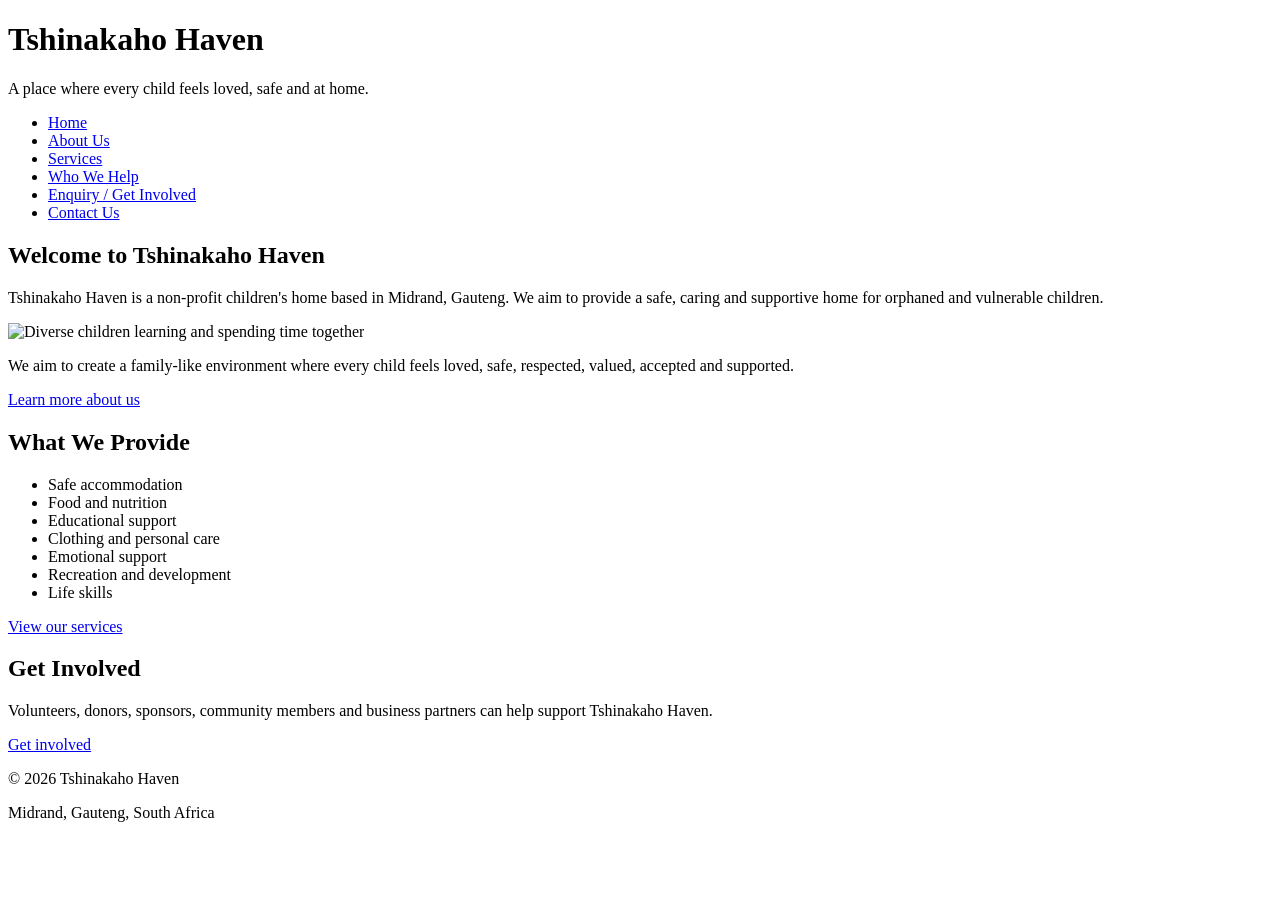
==== index.html @ 29520375 "Add files via upload" ====
<!DOCTYPE html>
<html lang="en">
<head>
<meta charset="UTF-8">
<meta name="viewport" content="width=device-width, initial-scale=1.0">
<meta name="description" content="Tshinakaho Haven - A place where every child feels loved, safe and at home.">
<title>Home | Tshinakaho Haven</title>
</head>
<body>

<!-- Header -->
<header>
<h1>Tshinakaho Haven</h1>
<p>A place where every child feels loved, safe and at home.</p>
<nav>
<ul>
<li><a href="index.html">Home</a></li>
<li><a href="about.html">About Us</a></li>
<li><a href="services.html">Services</a></li>
<li><a href="beneficiaries.html">Who We Help</a></li>
<li><a href="enquiry.html">Enquiry / Get Involved</a></li>
<li><a href="contact.html">Contact Us</a></li>
</ul>
</nav>
</header>

<!-- Main content -->
<main>
<section>
<h2>Welcome to Tshinakaho Haven</h2>
<p>Tshinakaho Haven is a non-profit children's home based in Midrand, Gauteng. We aim to provide a safe, caring and supportive home for orphaned and vulnerable children.</p>
<img src="images/hero-diverse-children.jpg" alt="Diverse children learning and spending time together">
<p>We aim to create a family-like environment where every child feels loved, safe, respected, valued, accepted and supported.</p>
<p><a href="about.html">Learn more about us</a></p>
</section>

<section>
<h2>What We Provide</h2>
<ul>
<li>Safe accommodation</li>
<li>Food and nutrition</li>
<li>Educational support</li>
<li>Clothing and personal care</li>
<li>Emotional support</li>
<li>Recreation and development</li>
<li>Life skills</li>
</ul>
<p><a href="services.html">View our services</a></p>
</section>

<section>
<h2>Get Involved</h2>
<p>Volunteers, donors, sponsors, community members and business partners can help support Tshinakaho Haven.</p>
<p><a href="enquiry.html">Get involved</a></p>
</section>
</main>

<!-- Footer -->
<footer>
<p>&copy; 2026 Tshinakaho Haven</p>
<p>Midrand, Gauteng, South Africa</p>
</footer>

</body>
</html>
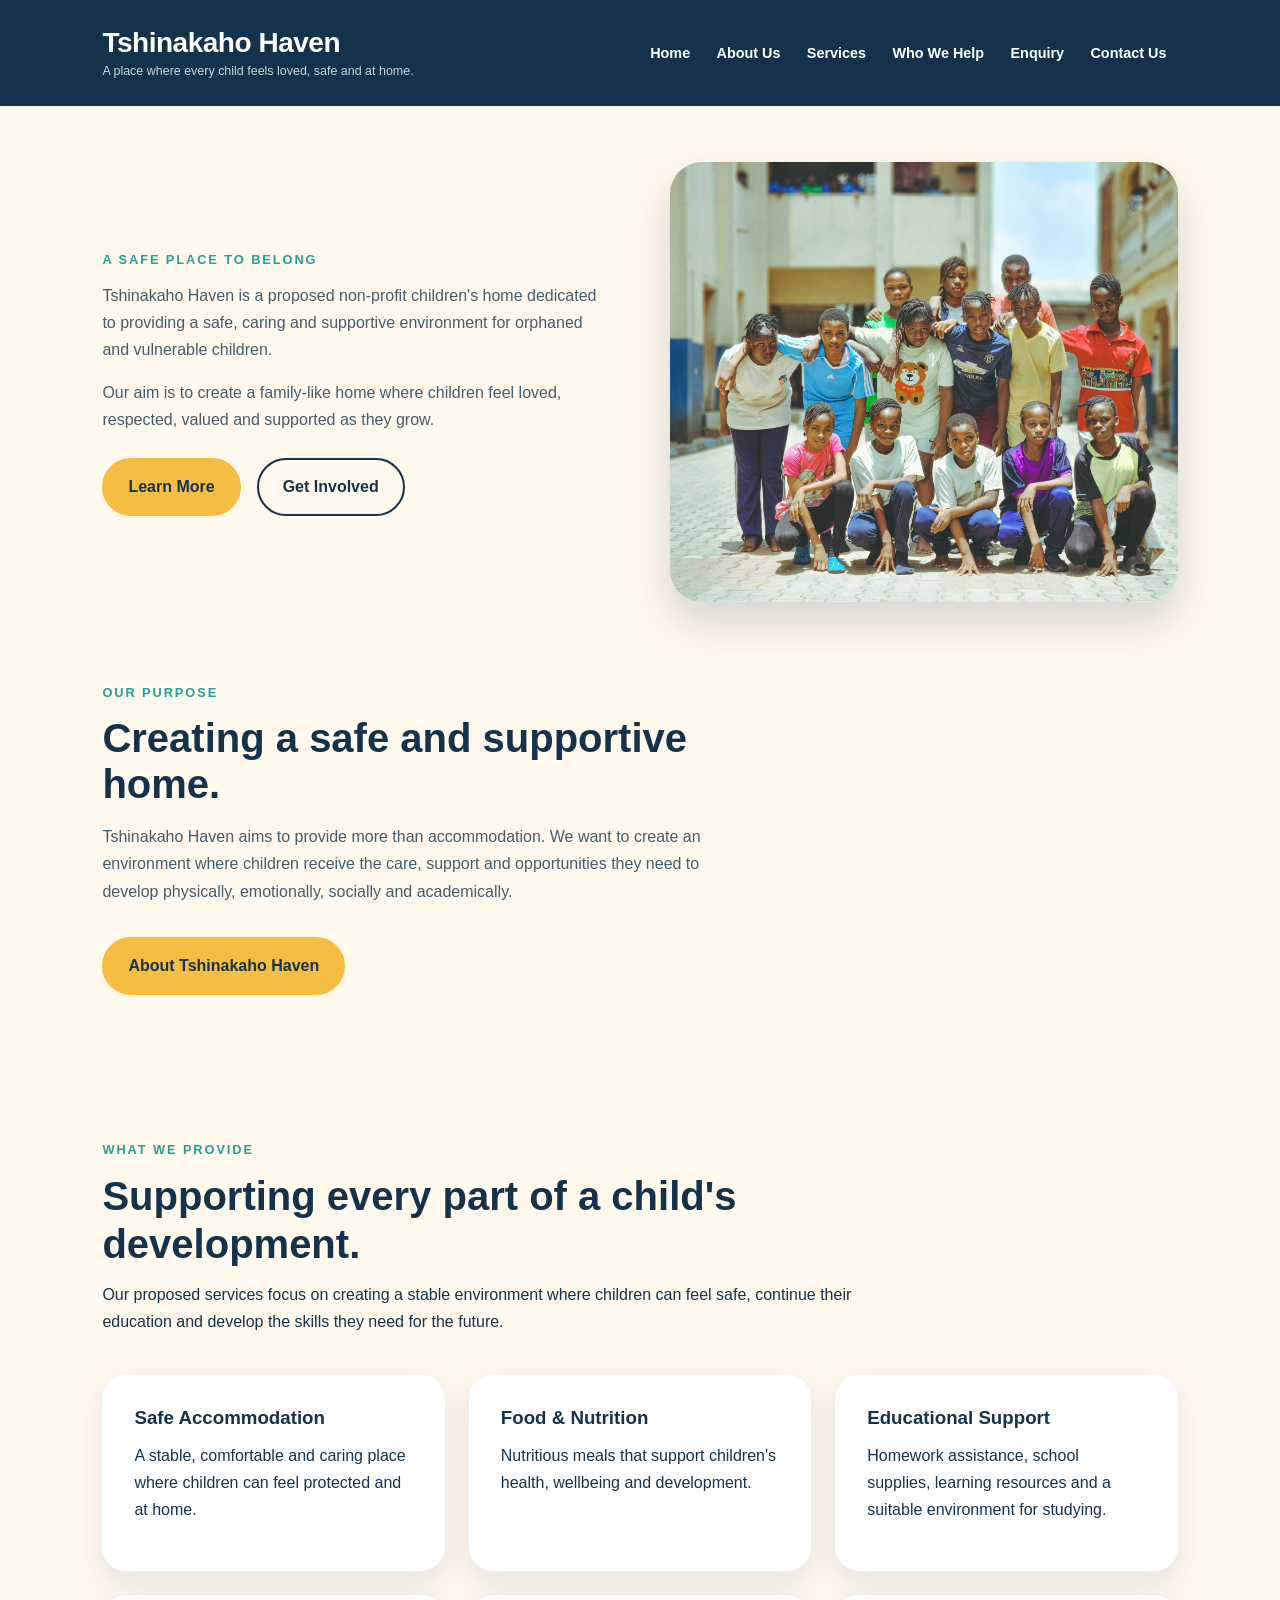
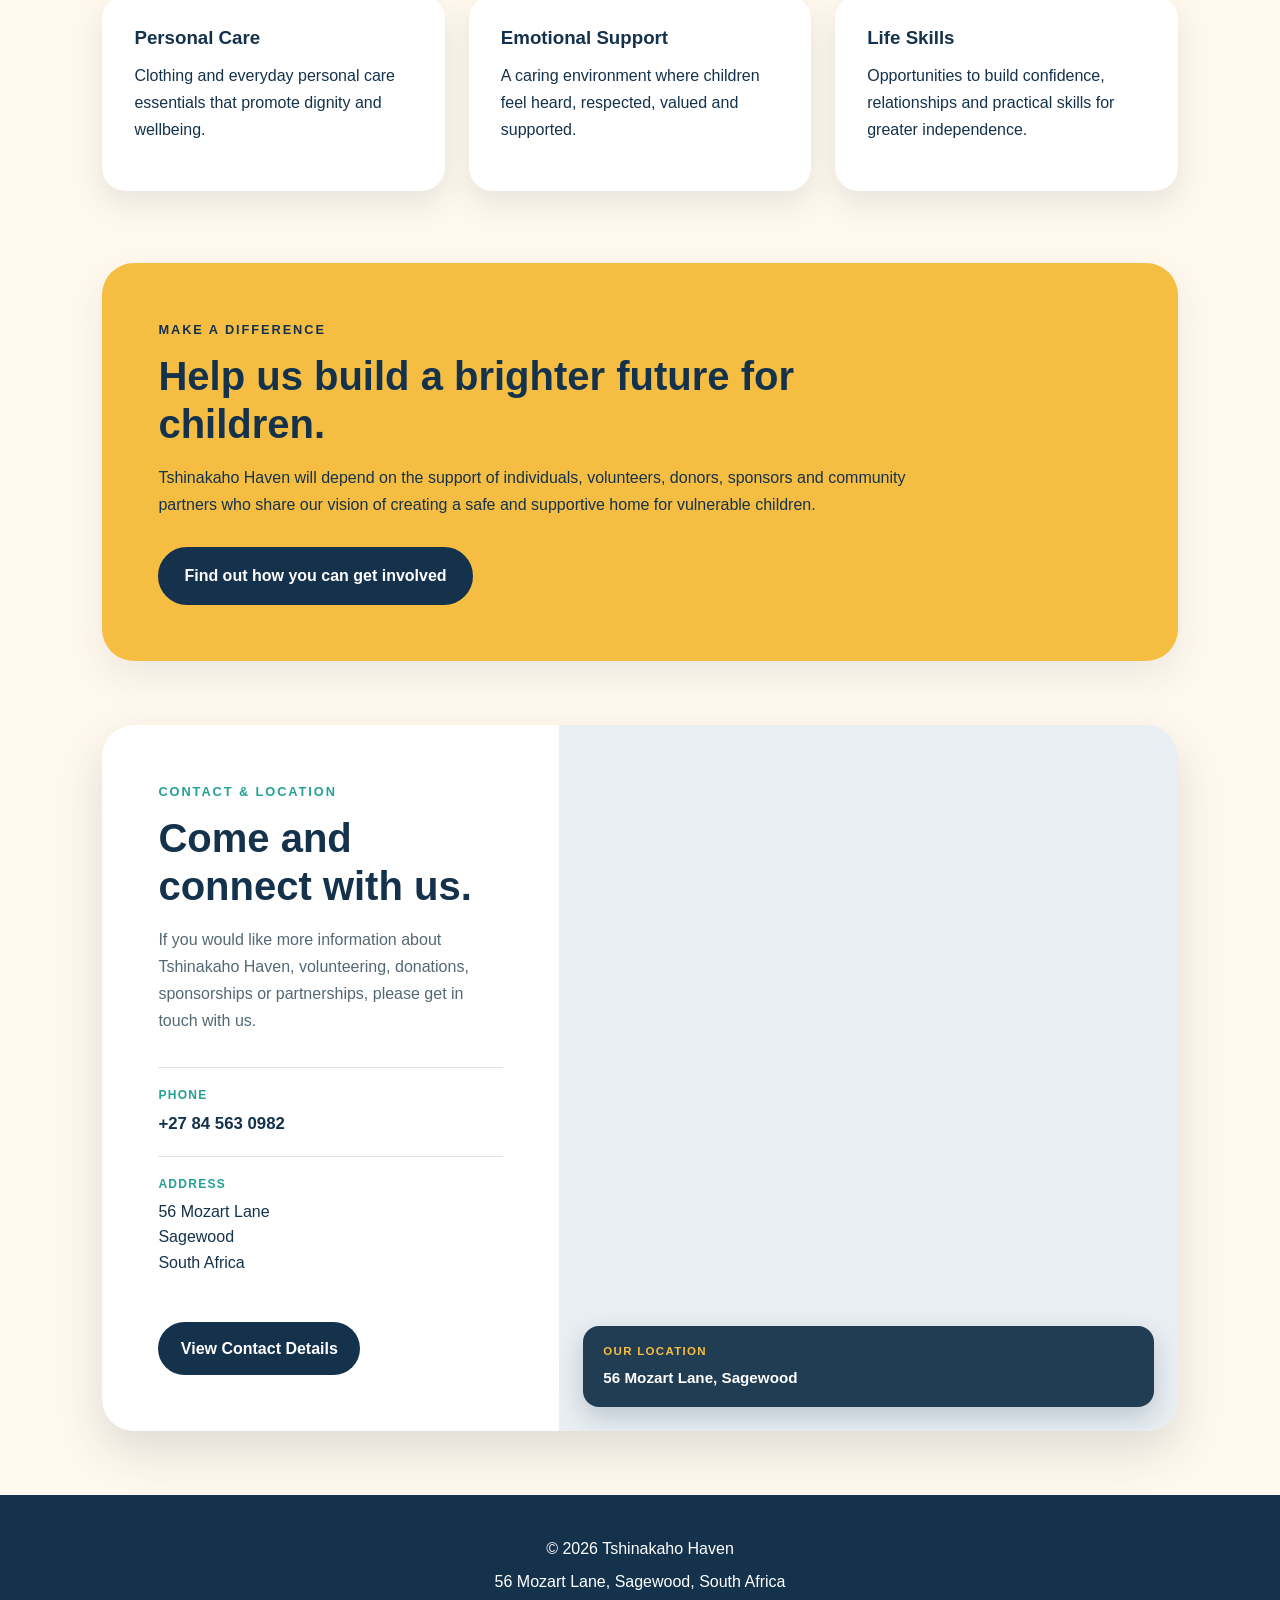
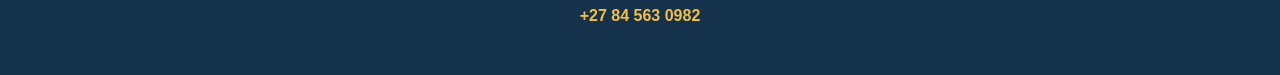
==== commit 36df6208: "Part 2 - CSS styling and responsive design" ====
--- a/index.html
+++ b/index.html
@@ -1,65 +1,299 @@
 <!DOCTYPE html>
 <html lang="en">
 <head>
-<meta charset="UTF-8">
-<meta name="viewport" content="width=device-width, initial-scale=1.0">
-<meta name="description" content="Tshinakaho Haven - A place where every child feels loved, safe and at home.">
-<title>Home | Tshinakaho Haven</title>
+    <meta charset="UTF-8">
+    <meta name="viewport" content="width=device-width, initial-scale=1.0">
+
+    <meta
+        name="description"
+        content="Tshinakaho Haven is a proposed non-profit children's home providing a safe, caring and supportive environment for orphaned and vulnerable children."
+    >
+
+    <title>Tshinakaho Haven | Children's Home</title>
+
+    <link rel="stylesheet" href="css/style.css">
 </head>
+
 <body>
-
-<!-- Header -->
-<header>
-<h1>Tshinakaho Haven</h1>
-<p>A place where every child feels loved, safe and at home.</p>
-<nav>
-<ul>
-<li><a href="index.html">Home</a></li>
-<li><a href="about.html">About Us</a></li>
-<li><a href="services.html">Services</a></li>
-<li><a href="beneficiaries.html">Who We Help</a></li>
-<li><a href="enquiry.html">Enquiry / Get Involved</a></li>
-<li><a href="contact.html">Contact Us</a></li>
-</ul>
-</nav>
-</header>
-
-<!-- Main content -->
-<main>
-<section>
-<h2>Welcome to Tshinakaho Haven</h2>
-<p>Tshinakaho Haven is a non-profit children's home based in Midrand, Gauteng. We aim to provide a safe, caring and supportive home for orphaned and vulnerable children.</p>
-<img src="images/hero-diverse-children.jpg" alt="Diverse children learning and spending time together">
-<p>We aim to create a family-like environment where every child feels loved, safe, respected, valued, accepted and supported.</p>
-<p><a href="about.html">Learn more about us</a></p>
-</section>
-
-<section>
-<h2>What We Provide</h2>
-<ul>
-<li>Safe accommodation</li>
-<li>Food and nutrition</li>
-<li>Educational support</li>
-<li>Clothing and personal care</li>
-<li>Emotional support</li>
-<li>Recreation and development</li>
-<li>Life skills</li>
-</ul>
-<p><a href="services.html">View our services</a></p>
-</section>
-
-<section>
-<h2>Get Involved</h2>
-<p>Volunteers, donors, sponsors, community members and business partners can help support Tshinakaho Haven.</p>
-<p><a href="enquiry.html">Get involved</a></p>
-</section>
-</main>
-
-<!-- Footer -->
-<footer>
-<p>&copy; 2026 Tshinakaho Haven</p>
-<p>Midrand, Gauteng, South Africa</p>
-</footer>
-
+    <!-- ========================================
+         HEADER AND NAVIGATION
+    ========================================= -->
+    <header>
+        <h1>Tshinakaho Haven</h1>
+
+        <p>A place where every child feels loved, safe and at home.</p>
+
+        <nav aria-label="Main navigation">
+            <ul>
+                <li>
+                    <a href="index.html" aria-current="page">Home</a>
+                </li>
+                <li>
+                    <a href="about.html">About Us</a>
+                </li>
+                <li>
+                    <a href="services.html">Services</a>
+                </li>
+                <li>
+                    <a href="beneficiaries.html">Who We Help</a>
+                </li>
+                <li>
+                    <a href="enquiry.html">Enquiry</a>
+                </li>
+                <li>
+                    <a href="contact.html">Contact Us</a>
+                </li>
+            </ul>
+        </nav>
+    </header>
+
+
+    <!-- ========================================
+         MAIN CONTENT
+    ========================================= -->
+    <main>
+
+        <!-- Hero Section -->
+        <section class="hero">
+            <div class="hero-content">
+                <p class="section-label">A Safe Place To Belong</p>
+
+                <p>
+                    Tshinakaho Haven is a proposed non-profit children's home
+                    dedicated to providing a safe, caring and supportive
+                    environment for orphaned and vulnerable children.
+                </p>
+
+                <p>
+                    Our aim is to create a family-like home where children feel
+                    loved, respected, valued and supported as they grow.
+                </p>
+
+                <div class="hero-actions">
+                    <a
+                        href="about.html"
+                        class="primary-button"
+                    >
+                        Learn More
+                    </a>
+
+                    <a
+                        href="enquiry.html"
+                        class="secondary-button"
+                    >
+                        Get Involved
+                    </a>
+                </div>
+            </div>
+
+            <div class="hero-image">
+                <img
+                    src="images/hero-diverse-children.jpg"
+                    alt="Children spending time together outdoors"
+                >
+            </div>
+        </section>
+
+
+        <!-- ========================================
+             OUR PURPOSE
+        ========================================= -->
+        <section class="home-about">
+            <div class="section-heading">
+                <p class="section-label">Our Purpose</p>
+
+                <h2>Creating a safe and supportive home.</h2>
+
+                <p>
+                    Tshinakaho Haven aims to provide more than accommodation.
+                    We want to create an environment where children receive the
+                    care, support and opportunities they need to develop
+                    physically, emotionally, socially and academically.
+                </p>
+            </div>
+
+            <a
+                href="about.html"
+                class="primary-button"
+            >
+                About Tshinakaho Haven
+            </a>
+        </section>
+
+
+        <!-- ========================================
+             SERVICES PREVIEW
+        ========================================= -->
+        <section class="services-preview">
+            <div class="section-heading">
+                <p class="section-label">What We Provide</p>
+
+                <h2>Supporting every part of a child's development.</h2>
+
+                <p>
+                    Our proposed services focus on creating a stable environment
+                    where children can feel safe, continue their education and
+                    develop the skills they need for the future.
+                </p>
+            </div>
+
+            <div class="service-grid">
+                <article>
+                    <h3>Safe Accommodation</h3>
+
+                    <p>
+                        A stable, comfortable and caring place where children
+                        can feel protected and at home.
+                    </p>
+                </article>
+
+                <article>
+                    <h3>Food &amp; Nutrition</h3>
+
+                    <p>
+                        Nutritious meals that support children's health,
+                        wellbeing and development.
+                    </p>
+                </article>
+
+                <article>
+                    <h3>Educational Support</h3>
+
+                    <p>
+                        Homework assistance, school supplies, learning
+                        resources and a suitable environment for studying.
+                    </p>
+                </article>
+
+                <article>
+                    <h3>Personal Care</h3>
+
+                    <p>
+                        Clothing and everyday personal care essentials that
+                        promote dignity and wellbeing.
+                    </p>
+                </article>
+
+                <article>
+                    <h3>Emotional Support</h3>
+
+                    <p>
+                        A caring environment where children feel heard,
+                        respected, valued and supported.
+                    </p>
+                </article>
+
+                <article>
+                    <h3>Life Skills</h3>
+
+                    <p>
+                        Opportunities to build confidence, relationships and
+                        practical skills for greater independence.
+                    </p>
+                </article>
+            </div>
+        </section>
+
+
+        <!-- ========================================
+             GET INVOLVED
+        ========================================= -->
+        <section class="get-involved">
+            <div>
+                <p class="section-label">Make A Difference</p>
+
+                <h2>Help us build a brighter future for children.</h2>
+
+                <p>
+                    Tshinakaho Haven will depend on the support of individuals,
+                    volunteers, donors, sponsors and community partners who
+                    share our vision of creating a safe and supportive home for
+                    vulnerable children.
+                </p>
+
+                <a href="enquiry.html">
+                    Find out how you can get involved
+                </a>
+            </div>
+        </section>
+
+
+        <!-- ========================================
+             CONTACT AND LOCATION
+        ========================================= -->
+        <section class="home-contact">
+            <div class="home-contact-details">
+                <p class="section-label">Contact &amp; Location</p>
+
+                <h2>Come and connect with us.</h2>
+
+                <p class="contact-intro">
+                    If you would like more information about Tshinakaho Haven,
+                    volunteering, donations, sponsorships or partnerships,
+                    please get in touch with us.
+                </p>
+
+                <div class="home-contact-item">
+                    <span>Phone</span>
+
+                    <a href="tel:+27845630982">
+                        +27 84 563 0982
+                    </a>
+                </div>
+
+                <div class="home-contact-item">
+                    <span>Address</span>
+
+                    <address>
+                        56 Mozart Lane<br>
+                        Sagewood<br>
+                        South Africa
+                    </address>
+                </div>
+
+                <a
+                    href="contact.html"
+                    class="home-contact-link"
+                >
+                    View Contact Details
+                </a>
+            </div>
+
+            <div class="home-map">
+                <iframe
+                    src="https://www.google.com/maps?q=56+Mozart+Lane+Sagewood+South+Africa&output=embed"
+                    title="Map showing Tshinakaho Haven location"
+                    loading="lazy"
+                    referrerpolicy="no-referrer-when-downgrade"
+                ></iframe>
+
+                <div class="map-address">
+                    <span>Our Location</span>
+
+                    <strong>
+                        56 Mozart Lane, Sagewood
+                    </strong>
+                </div>
+            </div>
+        </section>
+    </main>
+
+
+    <!-- ========================================
+         FOOTER
+    ========================================= -->
+    <footer>
+        <p>&copy; 2026 Tshinakaho Haven</p>
+
+        <p>
+            56 Mozart Lane, Sagewood, South Africa
+        </p>
+
+        <p>
+            <a href="tel:+27845630982">
+                +27 84 563 0982
+            </a>
+        </p>
+    </footer>
 </body>
-</html>
+</html>
--- a/css/style.css
+++ b/css/style.css
@@ -0,0 +1,1995 @@
+/* ========================================
+   GLOBAL RESET AND BASE STYLES
+======================================== */
+
+* {
+    margin: 0;
+    padding: 0;
+    box-sizing: border-box;
+}
+
+html {
+    scroll-behavior: smooth;
+}
+
+body {
+    background: #FFF8ED;
+    color: #14324B;
+    font-family: Arial, Helvetica, sans-serif;
+    font-size: 1rem;
+    line-height: 1.7;
+}
+
+h1,
+h2,
+h3 {
+    line-height: 1.2;
+}
+
+h2 {
+    margin-bottom: 1rem;
+    font-size: 2.5rem;
+}
+
+h3 {
+    margin-bottom: 0.75rem;
+}
+
+p {
+    margin-bottom: 1rem;
+}
+
+a {
+    color: #14324B;
+    text-decoration: none;
+}
+
+img {
+    display: block;
+    max-width: 100%;
+    height: auto;
+}
+
+ul {
+    list-style: none;
+}
+
+
+/* ========================================
+   HEADER AND NAVIGATION
+======================================== */
+
+header {
+    display: grid;
+    grid-template-columns: auto 1fr;
+    column-gap: 3rem;
+    align-items: center;
+    padding: 1.6rem 8%;
+    background: #14324B;
+    color: #FFFFFF;
+    text-align: left;
+}
+
+header h1 {
+    margin: 0;
+    color: #FFFFFF;
+    font-size: 1.75rem;
+    font-weight: 700;
+    letter-spacing: -0.03rem;
+}
+
+header > p {
+    grid-column: 1;
+    margin: 0.25rem 0 0;
+    color: #C9D5DC;
+    font-size: 0.78rem;
+    line-height: 1.4;
+}
+
+nav {
+    grid-column: 2;
+    grid-row: 1 / span 2;
+    justify-self: end;
+}
+
+nav ul {
+    display: flex;
+    flex-direction: row;
+    flex-wrap: wrap;
+    justify-content: flex-end;
+    align-items: center;
+    gap: 0.25rem;
+}
+
+nav a {
+    position: relative;
+    display: inline-block;
+    padding: 0.55rem 0.7rem;
+    color: #FFFFFF;
+    font-size: 0.9rem;
+    font-weight: 600;
+    transition: color 0.25s ease;
+}
+
+nav a::after {
+    content: "";
+    position: absolute;
+    right: 0.7rem;
+    bottom: 0.2rem;
+    left: 0.7rem;
+    height: 2px;
+    background: #F5BE42;
+    transform: scaleX(0);
+    transform-origin: left;
+    transition: transform 0.25s ease;
+}
+
+nav a:hover,
+nav a:focus {
+    color: #F5BE42;
+}
+
+nav a:hover::after,
+nav a:focus::after {
+    transform: scaleX(1);
+}
+
+nav a:active {
+    color: #24A096;
+}
+
+
+/* ========================================
+   GENERAL LAYOUT
+======================================== */
+
+main {
+    width: 84%;
+    max-width: 1200px;
+    margin: 0 auto;
+}
+
+section {
+    padding: 3.75rem 0;
+}
+
+.section-label {
+    margin-bottom: 0.7rem;
+    color: #24A096;
+    font-size: 0.8rem;
+    font-weight: 800;
+    letter-spacing: 0.12rem;
+    text-transform: uppercase;
+}
+
+.section-heading {
+    max-width: 760px;
+    margin-bottom: 2.5rem;
+}
+
+.section-heading h2 {
+    margin-bottom: 0.8rem;
+}
+
+
+/* ========================================
+   BUTTONS
+======================================== */
+
+.primary-button,
+.secondary-button,
+.cta-button {
+    display: inline-block;
+    padding: 0.85rem 1.5rem;
+    border-radius: 3rem;
+    font-weight: 800;
+    transition:
+        background 0.25s ease,
+        color 0.25s ease,
+        border-color 0.25s ease,
+        transform 0.25s ease;
+}
+
+.primary-button {
+    border: 2px solid #F5BE42;
+    background: #F5BE42;
+    color: #14324B;
+}
+
+.primary-button:hover,
+.primary-button:focus {
+    background: #24A096;
+    border-color: #24A096;
+    color: #FFFFFF;
+    transform: translateY(-2px);
+}
+
+.secondary-button {
+    border: 2px solid #14324B;
+    color: #14324B;
+}
+
+.secondary-button:hover,
+.secondary-button:focus {
+    background: #14324B;
+    color: #FFFFFF;
+    transform: translateY(-2px);
+}
+
+.primary-button:focus,
+.secondary-button:focus,
+.cta-button:focus {
+    outline: 3px solid rgba(36, 160, 150, 0.3);
+    outline-offset: 3px;
+}
+
+.primary-button:active,
+.secondary-button:active,
+.cta-button:active {
+    transform: translateY(1px);
+}
+
+
+/* ========================================
+   HOME HERO
+======================================== */
+
+.hero {
+    display: grid;
+    grid-template-columns: 1fr 1fr;
+    grid-template-areas: "content image";
+    gap: 3.75rem;
+    align-items: center;
+    min-height: 500px;
+    padding: 3.5rem 0 2rem;
+}
+
+.hero-content {
+    grid-area: content;
+    max-width: 620px;
+}
+
+.hero-image {
+    grid-area: image;
+}
+
+.hero-content p:not(.section-label),
+.home-about p:not(.section-label) {
+    max-width: 650px;
+    color: #435D6D;
+    font-size: 1rem;
+    line-height: 1.7;
+}
+
+.hero-image img {
+    width: 100%;
+    height: 440px;
+    object-fit: cover;
+    border-radius: 2rem;
+    box-shadow: 0 20px 40px rgba(20, 50, 75, 0.18);
+}
+
+.hero-actions {
+    display: flex;
+    flex-wrap: wrap;
+    gap: 1rem;
+    margin-top: 1.5rem;
+}
+
+
+/* ========================================
+   HOME ABOUT / PURPOSE
+======================================== */
+
+.home-about {
+    padding: 3rem 0 4.5rem;
+}
+
+.home-about .section-heading {
+    max-width: 780px;
+    margin-bottom: 2rem;
+}
+
+.home-about .section-heading h2 {
+    max-width: 700px;
+    margin-bottom: 1rem;
+    font-size: 2.5rem;
+    line-height: 1.15;
+}
+
+
+/* ========================================
+   HOME SERVICES
+======================================== */
+
+.services-preview {
+    padding: 4.5rem 0;
+}
+
+.service-grid {
+    display: grid;
+    grid-template-columns: repeat(3, 1fr);
+    gap: 1.5rem;
+}
+
+.service-grid article {
+    padding: 2rem;
+    background: #FFFFFF;
+    border-radius: 1.5rem;
+    box-shadow: 0 12px 30px rgba(20, 50, 75, 0.1);
+    transition:
+        transform 0.3s ease,
+        box-shadow 0.3s ease;
+}
+
+.service-grid article:hover {
+    transform: translateY(-6px);
+    box-shadow: 0 18px 35px rgba(20, 50, 75, 0.15);
+}
+
+
+/* ========================================
+   HOME GET INVOLVED
+======================================== */
+
+.get-involved {
+    padding: 3.5rem;
+    background: #F5BE42;
+    border-radius: 2rem;
+    box-shadow: 0 15px 35px rgba(20, 50, 75, 0.08);
+}
+
+.get-involved > div {
+    max-width: 750px;
+}
+
+.get-involved .section-label {
+    color: #14324B;
+}
+
+.get-involved a {
+    display: inline-block;
+    margin-top: 0.75rem;
+    padding: 0.85rem 1.5rem;
+    border: 2px solid #14324B;
+    background: #14324B;
+    color: #FFFFFF;
+    border-radius: 3rem;
+    font-weight: 800;
+    transition:
+        background 0.25s ease,
+        color 0.25s ease,
+        border-color 0.25s ease,
+        transform 0.25s ease;
+}
+
+.get-involved a:hover,
+.get-involved a:focus {
+    background: #24A096;
+    border-color: #24A096;
+    color: #FFFFFF;
+    transform: translateY(-2px);
+}
+
+.get-involved a:focus {
+    outline: 3px solid rgba(36, 160, 150, 0.3);
+    outline-offset: 3px;
+}
+
+.get-involved a:active {
+    transform: translateY(1px);
+}
+
+
+/* ========================================
+   HOME CONTACT AND LOCATION
+======================================== */
+
+.home-contact {
+    display: grid;
+    grid-template-columns: 0.85fr 1.15fr;
+    min-height: 500px;
+    margin: 4rem 0;
+    padding: 0;
+    overflow: hidden;
+    background: #FFFFFF;
+    border-radius: 2rem;
+    box-shadow: 0 20px 45px rgba(20, 50, 75, 0.14);
+}
+
+.home-contact-details {
+    display: flex;
+    flex-direction: column;
+    justify-content: center;
+    padding: 3.5rem;
+}
+
+.home-contact-details h2 {
+    max-width: 420px;
+    margin-bottom: 1rem;
+    font-size: 2.5rem;
+}
+
+.contact-intro {
+    max-width: 450px;
+    margin-bottom: 2rem;
+    color: #536875;
+}
+
+.home-contact-item {
+    padding: 1.1rem 0;
+    border-top: 1px solid #DCE3E7;
+}
+
+.home-contact-item span {
+    display: block;
+    margin-bottom: 0.25rem;
+    color: #24A096;
+    font-size: 0.75rem;
+    font-weight: 800;
+    letter-spacing: 0.08rem;
+    text-transform: uppercase;
+}
+
+.home-contact-item a {
+    color: #14324B;
+    font-size: 1.05rem;
+    font-weight: 700;
+}
+
+.home-contact-item a:hover,
+.home-contact-item a:focus {
+    color: #24A096;
+}
+
+.home-contact-item address {
+    color: #14324B;
+    font-style: normal;
+    line-height: 1.6;
+}
+
+.home-contact-link {
+    align-self: flex-start;
+    display: inline-block;
+    margin-top: 1.8rem;
+    padding: 0.8rem 1.4rem;
+    background: #14324B;
+    color: #FFFFFF;
+    border-radius: 3rem;
+    font-weight: 700;
+    transition:
+        background 0.25s ease,
+        color 0.25s ease,
+        transform 0.25s ease;
+}
+
+.home-contact-link:hover,
+.home-contact-link:focus {
+    background: #24A096;
+    color: #FFFFFF;
+    transform: translateY(-2px);
+}
+
+.home-contact-link:active {
+    transform: translateY(1px);
+}
+
+
+/* ========================================
+   HOME MAP
+======================================== */
+
+.home-map {
+    position: relative;
+    min-height: 500px;
+    overflow: hidden;
+    background: #E8EEF2;
+}
+
+.home-map iframe {
+    display: block;
+    width: 100%;
+    height: 100%;
+    min-height: 500px;
+    border: 0;
+}
+
+.map-address {
+    position: absolute;
+    right: 1.5rem;
+    bottom: 1.5rem;
+    left: 1.5rem;
+    padding: 1rem 1.25rem;
+    background: rgba(20, 50, 75, 0.94);
+    color: #FFFFFF;
+    border-radius: 1rem;
+    box-shadow: 0 10px 25px rgba(20, 50, 75, 0.2);
+}
+
+.map-address span {
+    display: block;
+    margin-bottom: 0.15rem;
+    color: #F5BE42;
+    font-size: 0.72rem;
+    font-weight: 800;
+    letter-spacing: 0.08rem;
+    text-transform: uppercase;
+}
+
+.map-address strong {
+    color: #FFFFFF;
+    font-size: 0.95rem;
+}
+
+
+/* ========================================
+   ABOUT PAGE
+======================================== */
+
+.about-hero {
+    display: grid;
+    grid-template-columns: 1fr 1fr;
+    gap: 3.75rem;
+    align-items: center;
+    min-height: 520px;
+}
+
+.about-hero-content h2 {
+    font-size: 3rem;
+}
+
+.about-hero-image img {
+    width: 100%;
+    height: 28rem;
+    object-fit: cover;
+    border-radius: 2rem;
+    box-shadow: 0 20px 40px rgba(20, 50, 75, 0.18);
+}
+
+.about-purpose {
+    padding: 4.5rem 0;
+}
+
+.purpose-content {
+    max-width: 850px;
+}
+
+.vision-mission {
+    padding: 2rem 0 5rem;
+}
+
+.vision-mission-grid {
+    display: grid;
+    grid-template-columns: 1fr 1fr;
+    gap: 1.5rem;
+}
+
+.vision-card,
+.mission-card {
+    padding: 2.5rem;
+    border-radius: 1.7rem;
+    box-shadow: 0 15px 35px rgba(20, 50, 75, 0.12);
+}
+
+.vision-card {
+    background: #F5BE42;
+}
+
+.mission-card {
+    background: #24A096;
+    color: #FFFFFF;
+}
+
+.mission-card h3 {
+    color: #FFFFFF;
+}
+
+.card-number {
+    display: block;
+    margin-bottom: 2rem;
+    font-size: 3rem;
+    font-weight: 800;
+    opacity: 0.4;
+}
+
+.values-section {
+    padding: 4.5rem 0;
+}
+
+.values-grid {
+    display: grid;
+    grid-template-columns: repeat(3, 1fr);
+    gap: 1.5rem;
+}
+
+.value-card {
+    padding: 2rem;
+    background: #FFFFFF;
+    border-top: 5px solid #24A096;
+    border-radius: 1.3rem;
+    box-shadow: 0 10px 28px rgba(20, 50, 75, 0.1);
+    transition:
+        transform 0.25s ease,
+        box-shadow 0.25s ease;
+}
+
+.value-card:nth-child(2n) {
+    border-color: #F5BE42;
+}
+
+.value-card:nth-child(3n) {
+    border-color: #EF6C59;
+}
+
+.value-card:hover {
+    transform: translateY(-6px);
+    box-shadow: 0 16px 32px rgba(20, 50, 75, 0.14);
+}
+
+.about-cta {
+    padding: 3.5rem;
+    background: #14324B;
+    color: #FFFFFF;
+    border-radius: 2rem;
+}
+
+.about-cta h2 {
+    color: #FFFFFF;
+}
+
+.about-cta .section-label {
+    color: #F5BE42;
+}
+
+.about-cta a {
+    color: #F5BE42;
+    font-weight: 800;
+}
+
+.about-cta a:hover,
+.about-cta a:focus {
+    color: #FFFFFF;
+}
+
+
+/* ========================================
+   SERVICES PAGE
+======================================== */
+
+.services-hero {
+    display: grid;
+    grid-template-columns: 1fr 1fr;
+    gap: 3.75rem;
+    align-items: center;
+    min-height: 520px;
+}
+
+.services-hero-content h2 {
+    font-size: 3rem;
+}
+
+.services-hero-image img {
+    width: 100%;
+    height: 450px;
+    object-fit: cover;
+    border-radius: 2rem;
+    box-shadow: 0 20px 40px rgba(20, 50, 75, 0.18);
+}
+
+.services-intro {
+    max-width: 850px;
+}
+
+.services-page-section {
+    padding: 2rem 0 5rem;
+}
+
+.service-card-deck {
+    display: flex;
+    gap: 1.5rem;
+    padding: 1rem 0 2rem;
+    overflow-x: auto;
+    scroll-behavior: smooth;
+    scroll-snap-type: x mandatory;
+}
+
+.service-card-deck::-webkit-scrollbar {
+    height: 10px;
+}
+
+.service-card-deck::-webkit-scrollbar-track {
+    background: #E8E8E8;
+    border-radius: 2rem;
+}
+
+.service-card-deck::-webkit-scrollbar-thumb {
+    background: #24A096;
+    border-radius: 2rem;
+}
+
+.service-cue-card {
+    flex: 0 0 360px;
+    display: flex;
+    flex-direction: column;
+    min-height: 390px;
+    padding: 2rem;
+    background: #FFFFFF;
+    border-top: 6px solid #F5BE42;
+    border-radius: 1.6rem;
+    box-shadow: 0 15px 35px rgba(20, 50, 75, 0.12);
+    scroll-snap-align: center;
+    transition:
+        transform 0.3s ease,
+        box-shadow 0.3s ease;
+}
+
+.service-cue-card:nth-child(2n) {
+    border-color: #24A096;
+    transform: translateY(1rem);
+}
+
+.service-cue-card:nth-child(3n) {
+    border-color: #EF6C59;
+}
+
+.service-cue-card:hover {
+    transform: translateY(-8px);
+    box-shadow: 0 22px 42px rgba(20, 50, 75, 0.18);
+}
+
+.service-cue-card:nth-child(2n):hover {
+    transform: translateY(2px);
+}
+
+.service-number {
+    display: block;
+    margin-bottom: 2rem;
+    color: #24A096;
+    font-size: 3rem;
+    font-weight: 800;
+    line-height: 1;
+}
+
+.service-cue-card h3 {
+    font-size: 1.5rem;
+}
+
+.service-card-hint,
+.service-cue-card .card-hint {
+    margin-top: auto;
+    padding-top: 2rem;
+    color: #24A096;
+    font-size: 0.85rem;
+    font-weight: 800;
+}
+
+.service-card-hint:hover,
+.service-cue-card .card-hint:hover {
+    color: #14324B;
+}
+
+.support-approach {
+    padding: 4.5rem 0;
+}
+
+.support-list {
+    display: grid;
+    grid-template-columns: repeat(2, 1fr);
+    gap: 1.25rem;
+}
+
+.support-item {
+    padding: 2rem;
+    background: #FFFFFF;
+    border-left: 5px solid #F5BE42;
+    border-radius: 1rem;
+    box-shadow: 0 10px 25px rgba(20, 50, 75, 0.08);
+}
+
+.support-item:nth-child(2) {
+    border-color: #24A096;
+}
+
+.support-item:nth-child(3) {
+    border-color: #EF6C59;
+}
+
+.support-item:nth-child(4) {
+    border-color: #58A65C;
+}
+
+.services-cta {
+    padding: 3.5rem;
+    background: #24A096;
+    color: #FFFFFF;
+    border-radius: 2rem;
+}
+
+.services-cta h2 {
+    color: #FFFFFF;
+}
+
+.services-cta .section-label {
+    color: #F5BE42;
+}
+
+.services-cta a {
+    color: #FFFFFF;
+    font-weight: 800;
+}
+
+.services-cta a:hover,
+.services-cta a:focus {
+    color: #F5BE42;
+}
+
+
+/* ========================================
+   BENEFICIARIES PAGE
+======================================== */
+
+.beneficiaries-hero {
+    display: grid;
+    grid-template-columns: 1fr 1fr;
+    gap: 3.75rem;
+    align-items: center;
+    min-height: 520px;
+}
+
+.beneficiaries-hero-content h2 {
+    font-size: 3rem;
+}
+
+.beneficiaries-hero-image img {
+    width: 100%;
+    height: 450px;
+    object-fit: cover;
+    border-radius: 1.9rem;
+    box-shadow: 0 20px 40px rgba(20, 50, 75, 0.18);
+}
+
+.who-we-support {
+    padding: 4.5rem 0 2rem;
+}
+
+.beneficiary-intro {
+    max-width: 850px;
+    padding: 2rem;
+    background: #FFFFFF;
+    border-left: 6px solid #24A096;
+    border-radius: 1rem;
+    box-shadow: 0 10px 28px rgba(20, 50, 75, 0.08);
+}
+
+.circumstances-section {
+    padding: 4rem 0;
+}
+
+.circumstances-grid {
+    display: grid;
+    grid-template-columns: repeat(2, 1fr);
+    gap: 1.5rem;
+}
+
+.circumstance-card {
+    padding: 2rem;
+    background: #FFFFFF;
+    border-left: 6px solid #F5BE42;
+    border-radius: 1.2rem;
+    box-shadow: 0 12px 28px rgba(20, 50, 75, 0.09);
+    transition:
+        transform 0.25s ease,
+        box-shadow 0.25s ease;
+}
+
+.circumstance-card:nth-child(2) {
+    border-color: #24A096;
+}
+
+.circumstance-card:nth-child(3) {
+    border-color: #EF6C59;
+}
+
+.circumstance-card:nth-child(4) {
+    border-color: #58A65C;
+}
+
+.circumstance-card:hover {
+    transform: translateY(-5px);
+    box-shadow: 0 18px 34px rgba(20, 50, 75, 0.13);
+}
+
+.circumstance-number {
+    display: block;
+    margin-bottom: 1.5rem;
+    color: #24A096;
+    font-size: 2.5rem;
+    font-weight: 800;
+    opacity: 0.6;
+}
+
+.child-deserves-section {
+    padding: 4.5rem 0;
+}
+
+.deserves-grid {
+    display: grid;
+    grid-template-columns: repeat(2, 1fr);
+    gap: 1.5rem;
+}
+
+.deserves-card {
+    min-height: 250px;
+    padding: 2.2rem;
+    border-radius: 1.5rem;
+    box-shadow: 0 12px 30px rgba(20, 50, 75, 0.12);
+    transition: transform 0.25s ease;
+}
+
+.deserves-card:hover {
+    transform: translateY(-6px);
+}
+
+.deserves-number {
+    display: block;
+    margin-bottom: 2rem;
+    font-size: 2.8rem;
+    font-weight: 800;
+    opacity: 0.4;
+}
+
+.safety-card {
+    background: #F5BE42;
+}
+
+.belonging-card {
+    background: #24A096;
+    color: #FFFFFF;
+}
+
+.education-card {
+    background: #EF6C59;
+    color: #FFFFFF;
+}
+
+.opportunity-card {
+    background: #58A65C;
+    color: #FFFFFF;
+}
+
+.belonging-card h3,
+.education-card h3,
+.opportunity-card h3 {
+    color: #FFFFFF;
+}
+
+.beneficiary-message {
+    padding: 3.5rem;
+    background: #FFFFFF;
+    border-radius: 2rem;
+    box-shadow: 0 15px 35px rgba(20, 50, 75, 0.1);
+}
+
+.beneficiary-message > div {
+    max-width: 800px;
+}
+
+.beneficiaries-cta {
+    margin: 4rem 0;
+    padding: 3.5rem;
+    background: #14324B;
+    color: #FFFFFF;
+    border-radius: 2rem;
+}
+
+.beneficiaries-cta h2 {
+    color: #FFFFFF;
+}
+
+.beneficiaries-cta .section-label {
+    color: #F5BE42;
+}
+
+.beneficiaries-cta a {
+    display: inline-block;
+    margin-top: 0.5rem;
+    padding: 0.8rem 1.5rem;
+    background: #F5BE42;
+    color: #14324B;
+    border-radius: 3rem;
+    font-weight: 800;
+    transition:
+        background 0.25s ease,
+        color 0.25s ease,
+        transform 0.25s ease;
+}
+
+.beneficiaries-cta a:hover,
+.beneficiaries-cta a:focus {
+    background: #24A096;
+    color: #FFFFFF;
+    transform: translateY(-2px);
+}
+
+
+/* ========================================
+   ENQUIRY PAGE
+======================================== */
+
+.enquiry-hero {
+    display: grid;
+    grid-template-columns: 1.2fr 0.8fr;
+    gap: 3.5rem;
+    align-items: center;
+    min-height: 480px;
+}
+
+.enquiry-hero-content h2 {
+    max-width: 650px;
+    margin-bottom: 1.25rem;
+    font-size: 3rem;
+}
+
+.enquiry-hero-content p {
+    max-width: 650px;
+}
+
+.enquiry-highlight {
+    position: relative;
+    padding: 3rem;
+    overflow: hidden;
+    background: #F5BE42;
+    border-radius: 2rem;
+    box-shadow: 0 20px 40px rgba(20, 50, 75, 0.14);
+}
+
+.enquiry-highlight::after {
+    content: "";
+    position: absolute;
+    right: -60px;
+    bottom: -60px;
+    width: 180px;
+    height: 180px;
+    background: rgba(255, 255, 255, 0.2);
+    border-radius: 50%;
+}
+
+.enquiry-highlight span {
+    display: inline-block;
+    margin-bottom: 1.25rem;
+    padding: 0.4rem 0.9rem;
+    background: #14324B;
+    color: #FFFFFF;
+    border-radius: 2rem;
+    font-size: 0.8rem;
+    font-weight: 700;
+    letter-spacing: 0.08rem;
+    text-transform: uppercase;
+}
+
+.enquiry-highlight h3 {
+    position: relative;
+    z-index: 1;
+    margin-bottom: 1rem;
+    font-size: 1.8rem;
+}
+
+.enquiry-highlight p {
+    position: relative;
+    z-index: 1;
+    margin-bottom: 0;
+}
+
+
+/* ========================================
+   ENQUIRY - WAYS TO HELP
+======================================== */
+
+.ways-to-help {
+    padding: 4.5rem 0;
+}
+
+.help-options {
+    display: grid;
+    grid-template-columns: repeat(4, 1fr);
+    gap: 1.25rem;
+}
+
+.help-card {
+    min-height: 310px;
+    padding: 2rem;
+    border-radius: 1.6rem;
+    box-shadow: 0 12px 28px rgba(20, 50, 75, 0.1);
+    transition:
+        transform 0.3s ease,
+        box-shadow 0.3s ease;
+}
+
+.help-card:hover {
+    transform: translateY(-10px);
+    box-shadow: 0 20px 35px rgba(20, 50, 75, 0.16);
+}
+
+.help-number {
+    display: block;
+    margin-bottom: 2.5rem;
+    color: rgba(20, 50, 75, 0.35);
+    font-size: 2.8rem;
+    font-weight: 800;
+    line-height: 1;
+}
+
+.volunteer-card {
+    background: #F5BE42;
+}
+
+.donate-card {
+    background: #24A096;
+    color: #FFFFFF;
+}
+
+.sponsor-card {
+    background: #EF6C59;
+    color: #FFFFFF;
+}
+
+.partner-card {
+    background: #58A65C;
+    color: #FFFFFF;
+}
+
+.donate-card h3,
+.sponsor-card h3,
+.partner-card h3 {
+    color: #FFFFFF;
+}
+
+.donate-card .help-number,
+.sponsor-card .help-number,
+.partner-card .help-number {
+    color: rgba(255, 255, 255, 0.45);
+}
+
+
+/* ========================================
+   ENQUIRY FORM
+======================================== */
+
+.enquiry-form-section {
+    display: grid;
+    grid-template-columns: 0.8fr 1.2fr;
+    gap: 4rem;
+    align-items: start;
+    margin: 2rem 0 5rem;
+    padding: 4rem;
+    background: #14324B;
+    border-radius: 2rem;
+    box-shadow: 0 20px 45px rgba(20, 50, 75, 0.18);
+    scroll-margin-top: 2rem;
+}
+
+.enquiry-form-intro {
+    position: sticky;
+    top: 2rem;
+}
+
+.enquiry-form-intro .section-label {
+    color: #F5BE42;
+}
+
+.enquiry-form-intro h2 {
+    margin-bottom: 1rem;
+    color: #FFFFFF;
+    font-size: 2.5rem;
+}
+
+.enquiry-form-intro p {
+    color: #E8EEF2;
+}
+
+.enquiry-form {
+    display: grid;
+    grid-template-columns: 1fr 1fr;
+    gap: 1.4rem;
+    padding: 2.5rem;
+    background: #FFFFFF;
+    border-radius: 1.6rem;
+}
+
+.form-group {
+    display: flex;
+    flex-direction: column;
+}
+
+.form-group-full {
+    grid-column: 1 / -1;
+}
+
+.form-group label {
+    margin-bottom: 0.5rem;
+    color: #14324B;
+    font-size: 0.9rem;
+    font-weight: 700;
+}
+
+.form-group input,
+.form-group select,
+.form-group textarea {
+    width: 100%;
+    padding: 0.95rem 1rem;
+    border: 2px solid #E3E8EB;
+    border-radius: 0.8rem;
+    outline: none;
+    background: #FAFBFC;
+    color: #14324B;
+    font: inherit;
+    transition:
+        border-color 0.25s ease,
+        background 0.25s ease,
+        box-shadow 0.25s ease;
+}
+
+.form-group input::placeholder,
+.form-group textarea::placeholder {
+    color: #7C8992;
+}
+
+.form-group input:hover,
+.form-group select:hover,
+.form-group textarea:hover {
+    border-color: #24A096;
+}
+
+.form-group input:focus,
+.form-group select:focus,
+.form-group textarea:focus {
+    background: #FFFFFF;
+    border-color: #24A096;
+    box-shadow: 0 0 0 4px rgba(36, 160, 150, 0.12);
+}
+
+.form-group textarea {
+    min-height: 160px;
+    resize: vertical;
+}
+
+.enquiry-form button {
+    width: 100%;
+    padding: 1rem 1.5rem;
+    border: 2px solid #F5BE42;
+    border-radius: 3rem;
+    background: #F5BE42;
+    color: #14324B;
+    font: inherit;
+    font-weight: 800;
+    cursor: pointer;
+    transition:
+        background 0.25s ease,
+        color 0.25s ease,
+        border-color 0.25s ease,
+        transform 0.25s ease;
+}
+
+.enquiry-form button:hover {
+    background: #14324B;
+    border-color: #14324B;
+    color: #FFFFFF;
+    transform: translateY(-2px);
+}
+
+.enquiry-form button:focus {
+    outline: 3px solid rgba(36, 160, 150, 0.3);
+    outline-offset: 3px;
+}
+
+.enquiry-form button:active {
+    transform: translateY(1px);
+}
+
+.enquiry-contact {
+    margin-bottom: 4rem;
+    padding: 3.5rem;
+    background: #24A096;
+    color: #FFFFFF;
+    border-radius: 2rem;
+}
+
+.enquiry-contact > div {
+    max-width: 700px;
+}
+
+.enquiry-contact .section-label {
+    color: #F5BE42;
+}
+
+.enquiry-contact h2 {
+    color: #FFFFFF;
+}
+
+.enquiry-contact a {
+    color: #FFFFFF;
+    font-weight: 700;
+}
+
+.enquiry-contact a:hover,
+.enquiry-contact a:focus {
+    color: #F5BE42;
+}
+
+
+/* ========================================
+   CONTACT PAGE
+======================================== */
+
+.contact-hero {
+    display: grid;
+    grid-template-columns: 1.2fr 0.8fr;
+    gap: 3.5rem;
+    align-items: center;
+    min-height: 480px;
+}
+
+.contact-hero-content {
+    max-width: 680px;
+}
+
+.contact-hero-content h2 {
+    margin-bottom: 1.25rem;
+    font-size: 3rem;
+}
+
+.contact-hero-card {
+    position: relative;
+    padding: 3rem;
+    overflow: hidden;
+    background: #F5BE42;
+    border-radius: 2rem;
+    box-shadow: 0 20px 40px rgba(20, 50, 75, 0.15);
+}
+
+.contact-hero-card::after {
+    content: "";
+    position: absolute;
+    right: -70px;
+    bottom: -70px;
+    width: 190px;
+    height: 190px;
+    background: rgba(255, 255, 255, 0.2);
+    border-radius: 50%;
+}
+
+.contact-card-label {
+    display: inline-block;
+    margin-bottom: 1.5rem;
+    padding: 0.4rem 0.9rem;
+    background: #14324B;
+    color: #FFFFFF;
+    border-radius: 2rem;
+    font-size: 0.8rem;
+    font-weight: 800;
+    letter-spacing: 0.08rem;
+    text-transform: uppercase;
+}
+
+.contact-hero-card h3,
+.contact-hero-card p,
+.contact-hero-card a {
+    position: relative;
+    z-index: 1;
+}
+
+.contact-hero-card h3 {
+    font-size: 2rem;
+}
+
+.contact-hero-card a {
+    display: inline-block;
+    margin-top: 0.5rem;
+    padding: 0.8rem 1.4rem;
+    background: #14324B;
+    color: #FFFFFF;
+    border-radius: 3rem;
+    font-weight: 800;
+    transition:
+        background 0.25s ease,
+        transform 0.25s ease;
+}
+
+.contact-hero-card a:hover,
+.contact-hero-card a:focus {
+    background: #24A096;
+    transform: translateY(-2px);
+}
+
+
+/* ========================================
+   CONTACT DETAILS
+======================================== */
+
+.contact-details-section {
+    padding: 4.5rem 0;
+}
+
+.contact-details-grid {
+    display: grid;
+    grid-template-columns: repeat(3, 1fr);
+    gap: 1.5rem;
+}
+
+.contact-info-card {
+    display: flex;
+    flex-direction: column;
+    min-height: 320px;
+    padding: 2.2rem;
+    border-radius: 1.6rem;
+    box-shadow: 0 15px 35px rgba(20, 50, 75, 0.12);
+    transition:
+        transform 0.3s ease,
+        box-shadow 0.3s ease;
+}
+
+.contact-info-card:hover {
+    transform: translateY(-8px);
+    box-shadow: 0 22px 42px rgba(20, 50, 75, 0.17);
+}
+
+.contact-number {
+    display: block;
+    margin-bottom: 2.5rem;
+    font-size: 3rem;
+    font-weight: 800;
+    line-height: 1;
+    opacity: 0.4;
+}
+
+.contact-info-card h3 {
+    font-size: 1.5rem;
+}
+
+.contact-info-card a {
+    display: inline-block;
+    margin-top: auto;
+    font-weight: 800;
+}
+
+.contact-info-card address {
+    font-style: normal;
+    line-height: 1.8;
+}
+
+.phone-card {
+    background: #F5BE42;
+}
+
+.location-card {
+    background: #24A096;
+    color: #FFFFFF;
+}
+
+.enquiry-card {
+    background: #EF6C59;
+    color: #FFFFFF;
+}
+
+.location-card h3,
+.enquiry-card h3 {
+    color: #FFFFFF;
+}
+
+.enquiry-card a {
+    color: #FFFFFF;
+}
+
+.phone-card a:hover,
+.phone-card a:focus {
+    color: #FFFFFF;
+}
+
+.enquiry-card a:hover,
+.enquiry-card a:focus {
+    color: #F5BE42;
+}
+
+
+/* ========================================
+   CONTACT LOCATION AND MAP
+======================================== */
+
+.location-section {
+    display: grid;
+    grid-template-columns: 0.8fr 1.2fr;
+    min-height: 480px;
+    padding: 0;
+    overflow: hidden;
+    background: #14324B;
+    border-radius: 2rem;
+    box-shadow: 0 20px 45px rgba(20, 50, 75, 0.18);
+}
+
+.location-content {
+    display: flex;
+    flex-direction: column;
+    justify-content: center;
+    padding: 3.5rem;
+    color: #FFFFFF;
+}
+
+.location-content .section-label {
+    color: #F5BE42;
+}
+
+.location-content h2 {
+    color: #FFFFFF;
+    font-size: 2.5rem;
+}
+
+.location-content p {
+    color: #E8EEF2;
+}
+
+.location-content a {
+    align-self: flex-start;
+    display: inline-block;
+    margin-top: 1rem;
+    padding: 0.85rem 1.5rem;
+    background: #F5BE42;
+    color: #14324B;
+    border-radius: 3rem;
+    font-weight: 800;
+    transition:
+        background 0.25s ease,
+        color 0.25s ease,
+        transform 0.25s ease;
+}
+
+.location-content a:hover,
+.location-content a:focus {
+    background: #24A096;
+    color: #FFFFFF;
+    transform: translateY(-2px);
+}
+
+.location-content a:active {
+    transform: translateY(1px);
+}
+
+.contact-map {
+    min-height: 480px;
+}
+
+.contact-map iframe {
+    display: block;
+    width: 100%;
+    height: 100%;
+    min-height: 480px;
+    border: 0;
+}
+
+
+/* ========================================
+   CONTACT CALL TO ACTION
+======================================== */
+
+.contact-cta {
+    margin: 4rem 0;
+    padding: 3.5rem;
+    background: #58A65C;
+    color: #FFFFFF;
+    border-radius: 2rem;
+    box-shadow: 0 15px 35px rgba(20, 50, 75, 0.1);
+}
+
+.contact-cta > div {
+    max-width: 760px;
+}
+
+.contact-cta .section-label {
+    color: #F5BE42;
+}
+
+.contact-cta h2 {
+    color: #FFFFFF;
+    font-size: 2.4rem;
+}
+
+.contact-cta a {
+    display: inline-block;
+    margin-top: 0.5rem;
+    padding: 0.8rem 1.5rem;
+    background: #FFFFFF;
+    color: #14324B;
+    border-radius: 3rem;
+    font-weight: 800;
+    transition:
+        background 0.25s ease,
+        color 0.25s ease,
+        transform 0.25s ease;
+}
+
+.contact-cta a:hover,
+.contact-cta a:focus {
+    background: #F5BE42;
+    color: #14324B;
+    transform: translateY(-2px);
+}
+
+
+/* ========================================
+   FOOTER
+======================================== */
+
+footer {
+    margin-top: 4rem;
+    padding: 2.5rem 8%;
+    background: #14324B;
+    color: #FFFFFF;
+    text-align: center;
+}
+
+footer p {
+    margin-bottom: 0.4rem;
+}
+
+footer a {
+    color: #F5BE42;
+    font-weight: 700;
+}
+
+footer a:hover,
+footer a:focus {
+    color: #FFFFFF;
+}
+
+
+/* ========================================
+   TABLET RESPONSIVE DESIGN
+======================================== */
+
+@media (max-width: 899px) {
+    header {
+        grid-template-columns: 1fr;
+        gap: 1.2rem;
+        padding: 1.5rem 5%;
+    }
+
+    header h1 {
+        font-size: 1.6rem;
+    }
+
+    header > p {
+        grid-column: 1;
+    }
+
+    nav {
+        grid-column: 1;
+        grid-row: auto;
+        justify-self: start;
+    }
+
+    nav ul {
+        justify-content: flex-start;
+        gap: 0.2rem 0.6rem;
+    }
+
+    main {
+        width: 90%;
+    }
+
+    .hero {
+        grid-template-columns: 1fr;
+        grid-template-areas:
+            "content"
+            "image";
+        gap: 2rem;
+        min-height: auto;
+        padding: 3rem 0 2rem;
+    }
+
+    .about-hero,
+    .services-hero,
+    .beneficiaries-hero,
+    .enquiry-hero,
+    .contact-hero {
+        grid-template-columns: 1fr;
+        gap: 2rem;
+    }
+
+    .about-hero-content h2,
+    .services-hero-content h2,
+    .beneficiaries-hero-content h2,
+    .enquiry-hero-content h2,
+    .contact-hero-content h2 {
+        font-size: 2.5rem;
+    }
+
+    .service-grid {
+        grid-template-columns: repeat(2, 1fr);
+    }
+
+    .home-contact {
+        grid-template-columns: 1fr;
+    }
+
+    .home-contact-details {
+        padding: 3rem;
+    }
+
+    .home-map,
+    .home-map iframe {
+        min-height: 400px;
+    }
+
+    .vision-mission-grid {
+        grid-template-columns: 1fr;
+    }
+
+    .values-grid {
+        grid-template-columns: repeat(2, 1fr);
+    }
+
+    .service-cue-card {
+        flex-basis: 330px;
+    }
+
+    .support-list {
+        grid-template-columns: repeat(2, 1fr);
+    }
+
+    .circumstances-grid,
+    .deserves-grid {
+        grid-template-columns: repeat(2, 1fr);
+    }
+
+    .help-options {
+        grid-template-columns: repeat(2, 1fr);
+    }
+
+    .enquiry-form-section {
+        grid-template-columns: 1fr;
+        gap: 2rem;
+        padding: 3rem;
+    }
+
+    .enquiry-form-intro {
+        position: static;
+    }
+
+    .contact-details-grid {
+        grid-template-columns: repeat(2, 1fr);
+    }
+
+    .contact-details-grid .enquiry-card {
+        grid-column: 1 / -1;
+    }
+
+    .location-section {
+        grid-template-columns: 1fr;
+    }
+
+    .contact-map,
+    .contact-map iframe {
+        min-height: 400px;
+    }
+}
+
+
+/* ========================================
+   MOBILE RESPONSIVE DESIGN
+======================================== */
+
+@media (max-width: 600px) {
+    body {
+        font-size: 0.95rem;
+    }
+
+    header {
+        padding: 1.4rem 4%;
+    }
+
+    header h1 {
+        font-size: 1.5rem;
+    }
+
+    header > p {
+        font-size: 0.75rem;
+    }
+
+    nav {
+        width: 100%;
+    }
+
+    nav ul {
+        flex-direction: column;
+        justify-content: flex-start;
+        align-items: flex-start;
+        gap: 0;
+    }
+
+    nav a {
+        width: 100%;
+        padding: 0.6rem 0;
+    }
+
+    nav a::after {
+        right: auto;
+        bottom: 0.2rem;
+        left: 0;
+        width: 2.5rem;
+    }
+
+    main {
+        width: 92%;
+    }
+
+    section {
+        padding: 2.5rem 0;
+    }
+
+    h2 {
+        font-size: 2rem;
+    }
+
+    .hero,
+    .about-hero,
+    .services-hero,
+    .beneficiaries-hero,
+    .enquiry-hero,
+    .contact-hero {
+        min-height: auto;
+    }
+
+    .hero {
+        padding: 2.5rem 0 1.5rem;
+    }
+
+    .home-about {
+        padding: 2rem 0 3.5rem;
+    }
+
+    .home-about .section-heading h2 {
+        font-size: 2rem;
+    }
+
+    .about-hero-content h2,
+    .services-hero-content h2,
+    .beneficiaries-hero-content h2,
+    .enquiry-hero-content h2,
+    .contact-hero-content h2 {
+        font-size: 2.1rem;
+    }
+
+    .hero-image img,
+    .services-hero-image img,
+    .beneficiaries-hero-image img {
+        height: 300px;
+    }
+
+    .about-hero-image img {
+        height: 18rem;
+    }
+
+    .hero-actions {
+        flex-direction: column;
+    }
+
+    .hero-actions a {
+        width: 100%;
+        text-align: center;
+    }
+
+    .service-grid,
+    .values-grid,
+    .support-list,
+    .circumstances-grid,
+    .deserves-grid,
+    .help-options,
+    .contact-details-grid {
+        grid-template-columns: 1fr;
+    }
+
+    .get-involved,
+    .about-cta,
+    .services-cta,
+    .beneficiary-message,
+    .beneficiaries-cta,
+    .enquiry-contact,
+    .contact-cta {
+        padding: 2rem;
+    }
+
+    .get-involved a {
+        width: 100%;
+        text-align: center;
+    }
+
+    .home-contact {
+        margin: 2.5rem 0;
+        border-radius: 1.5rem;
+    }
+
+    .home-contact-details {
+        padding: 2rem;
+    }
+
+    .home-contact-details h2 {
+        font-size: 2rem;
+    }
+
+    .home-map,
+    .home-map iframe {
+        min-height: 350px;
+    }
+
+    .map-address {
+        right: 1rem;
+        bottom: 1rem;
+        left: 1rem;
+    }
+
+    .service-cue-card {
+        flex: 0 0 88%;
+        min-height: 340px;
+    }
+
+    .service-cue-card:nth-child(2n) {
+        transform: none;
+    }
+
+    .service-cue-card:nth-child(2n):hover {
+        transform: translateY(-8px);
+    }
+
+    .deserves-card {
+        min-height: auto;
+    }
+
+    .enquiry-highlight,
+    .contact-hero-card {
+        padding: 2rem;
+    }
+
+    .help-card,
+    .contact-info-card {
+        min-height: auto;
+    }
+
+    .enquiry-form-section {
+        margin: 1rem 0 3rem;
+        padding: 1.5rem;
+        border-radius: 1.5rem;
+    }
+
+    .enquiry-form {
+        grid-template-columns: 1fr;
+        padding: 1.5rem;
+    }
+
+    .form-group {
+        grid-column: 1 / -1;
+    }
+
+    .contact-details-grid .enquiry-card {
+        grid-column: auto;
+    }
+
+    .location-content {
+        padding: 2rem;
+    }
+
+    .location-content h2 {
+        font-size: 2rem;
+    }
+
+    .contact-map,
+    .contact-map iframe {
+        min-height: 320px;
+    }
+
+    .contact-cta h2 {
+        font-size: 2rem;
+    }
+
+    footer {
+        padding: 2rem 5%;
+    }
+}
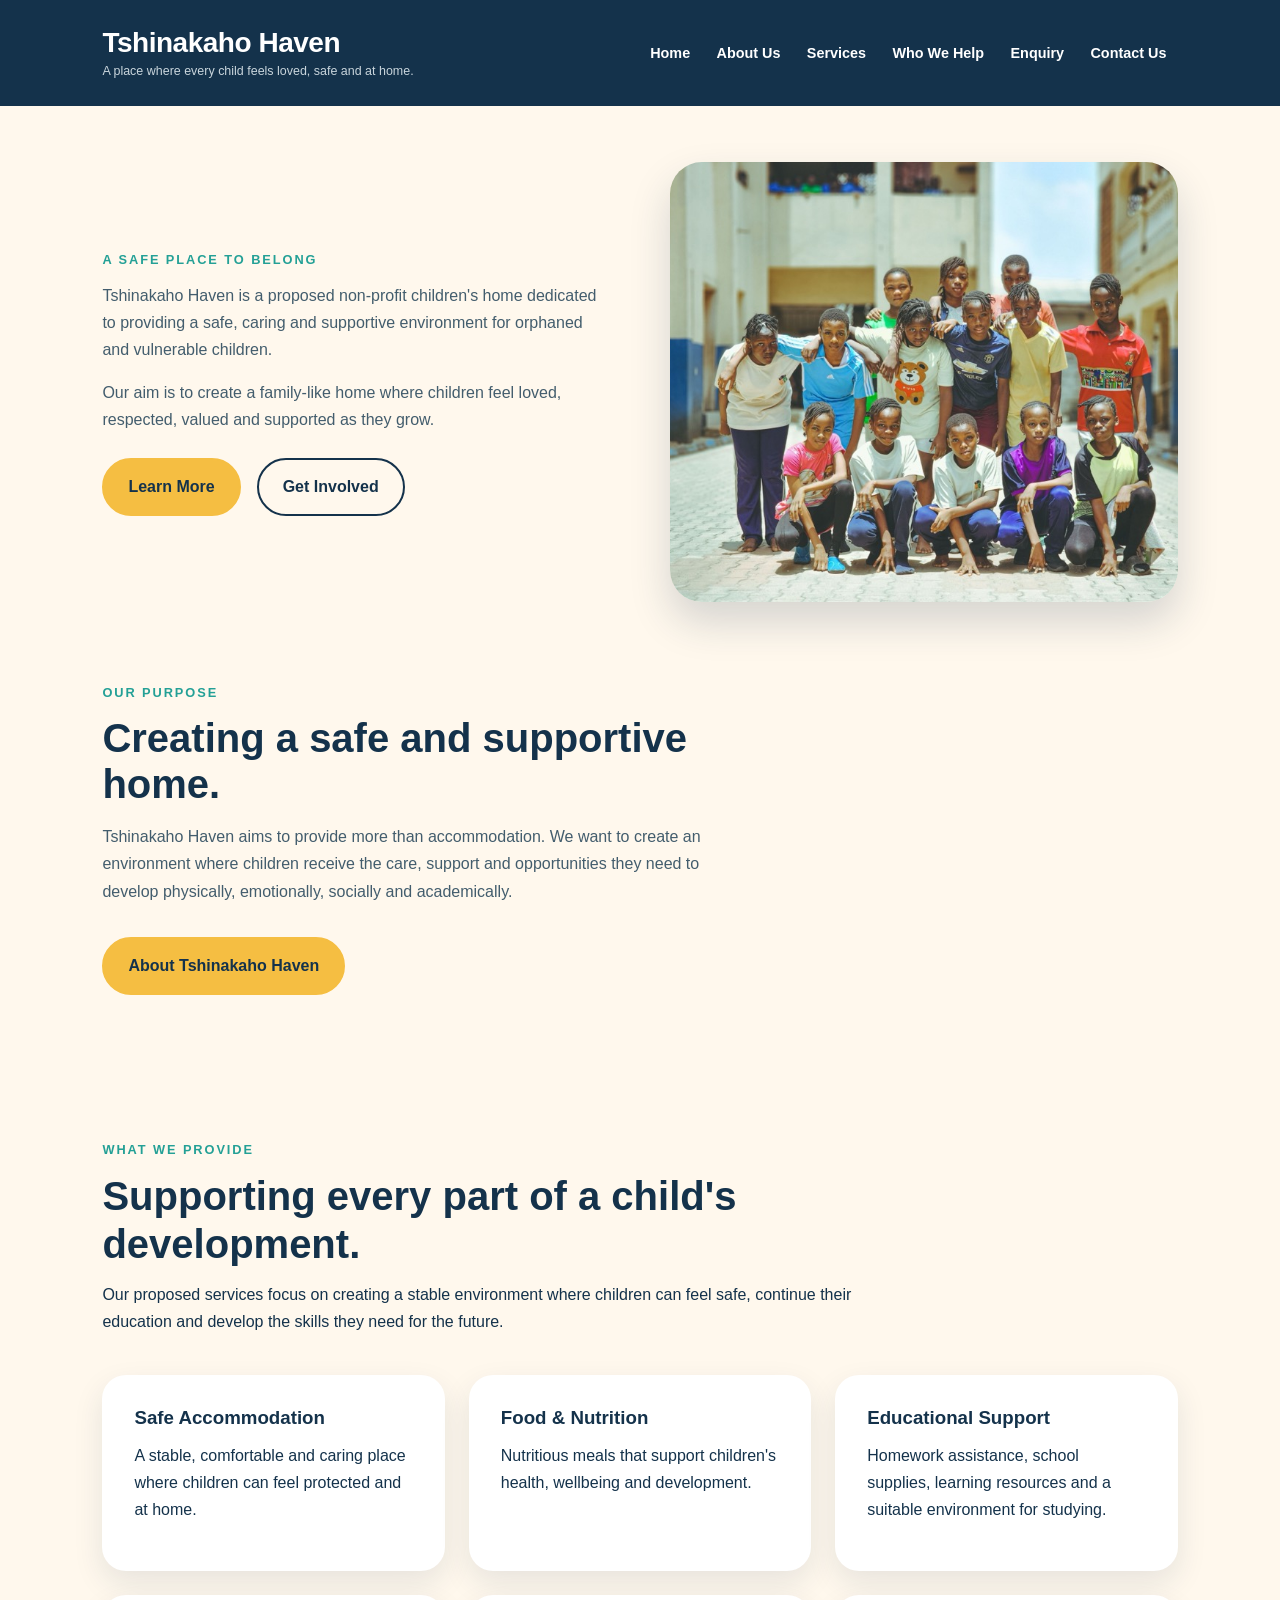
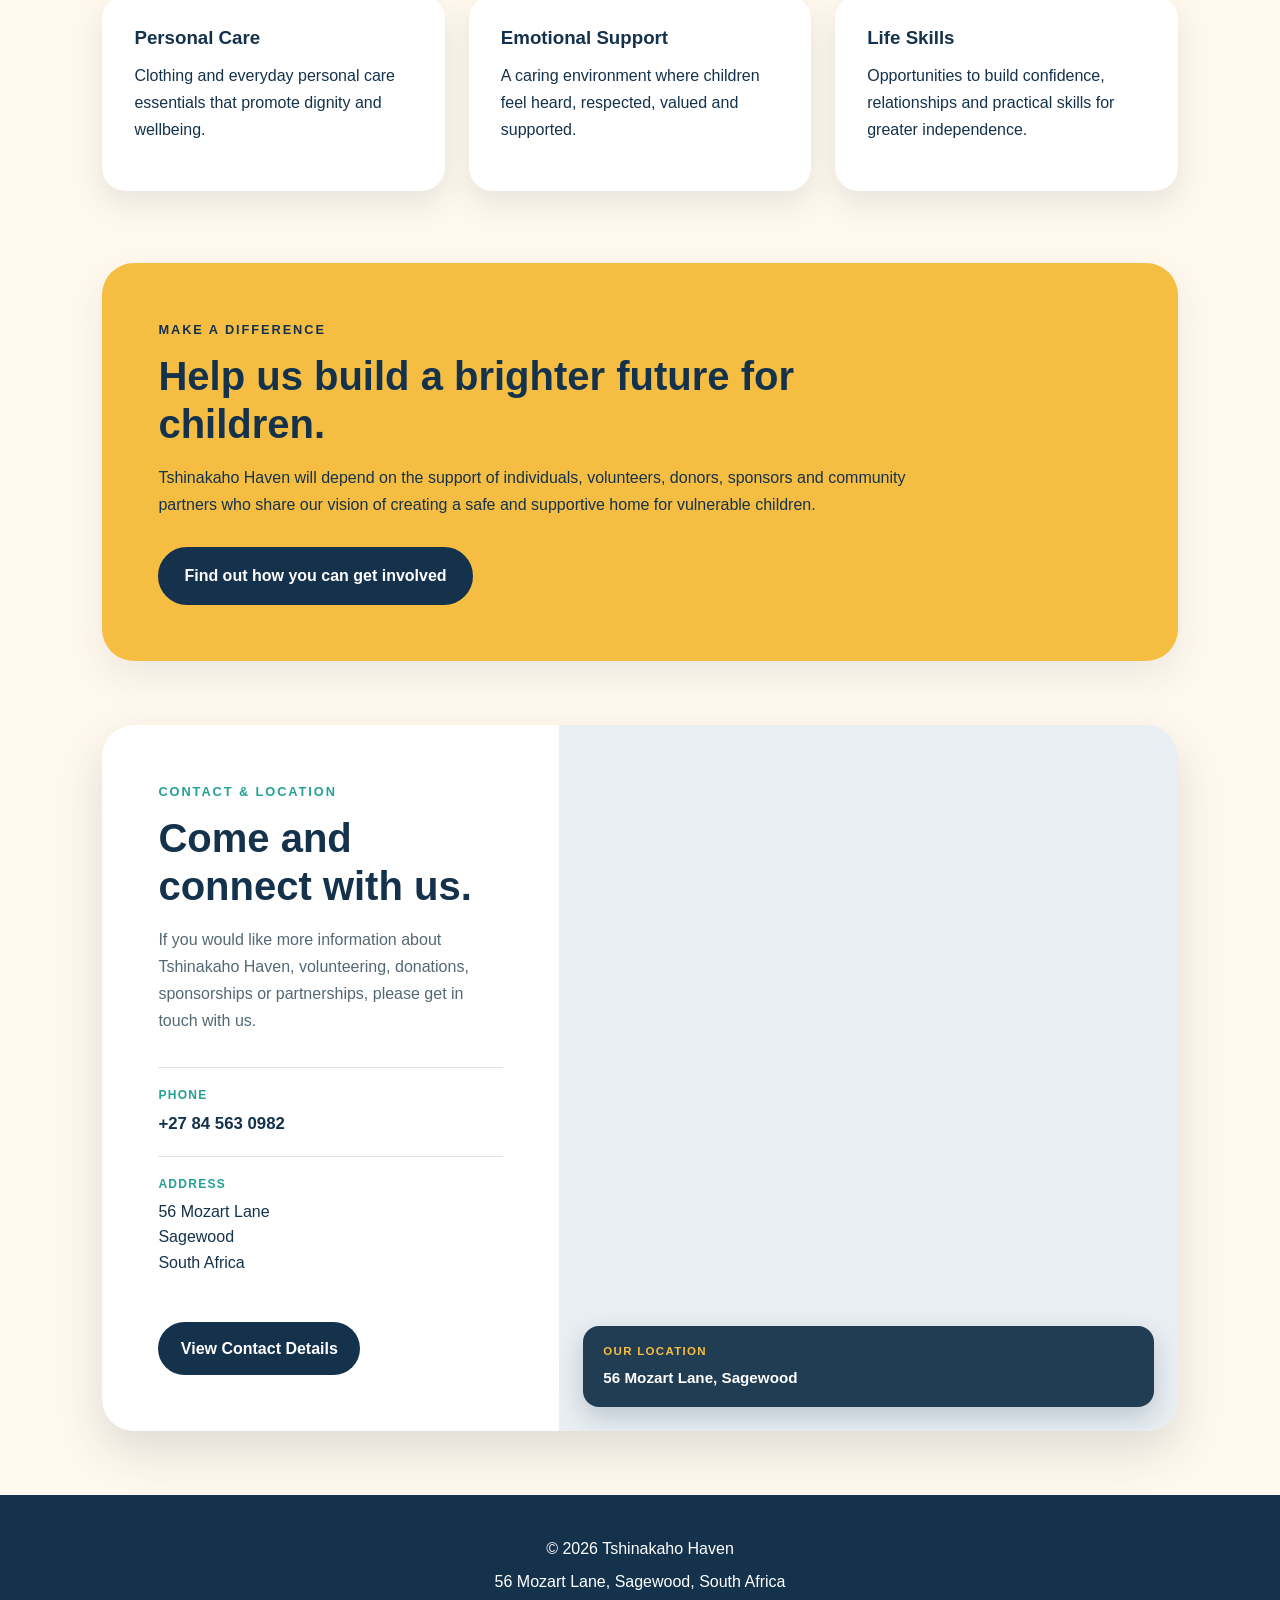
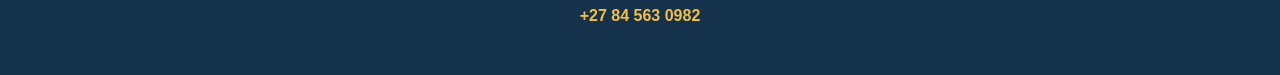
==== commit a4e48768: "Add responsive images for Part 2" ====
--- a/index.html
+++ b/index.html
@@ -87,10 +87,28 @@
             </div>
 
             <div class="hero-image">
-                <img
-                    src="images/hero-diverse-children.jpg"
-                    alt="Children spending time together outdoors"
-                >
+                <picture>
+                    <source
+                        media="(max-width: 600px)"
+                        srcset="images/hero-diverse-children-480.jpg"
+                    >
+
+                    <source
+                        media="(max-width: 899px)"
+                        srcset="images/hero-diverse-children-800.jpg"
+                    >
+
+                    <img
+                        src="images/hero-diverse-children.jpg"
+                        srcset="
+                            images/hero-diverse-children-480.jpg 480w,
+                            images/hero-diverse-children-800.jpg 800w,
+                            images/hero-diverse-children.jpg 2048w
+                        "
+                        sizes="(max-width: 600px) 92vw, (max-width: 899px) 90vw, 42vw"
+                        alt="Children spending time together outdoors"
+                    >
+                </picture>
             </div>
         </section>
 
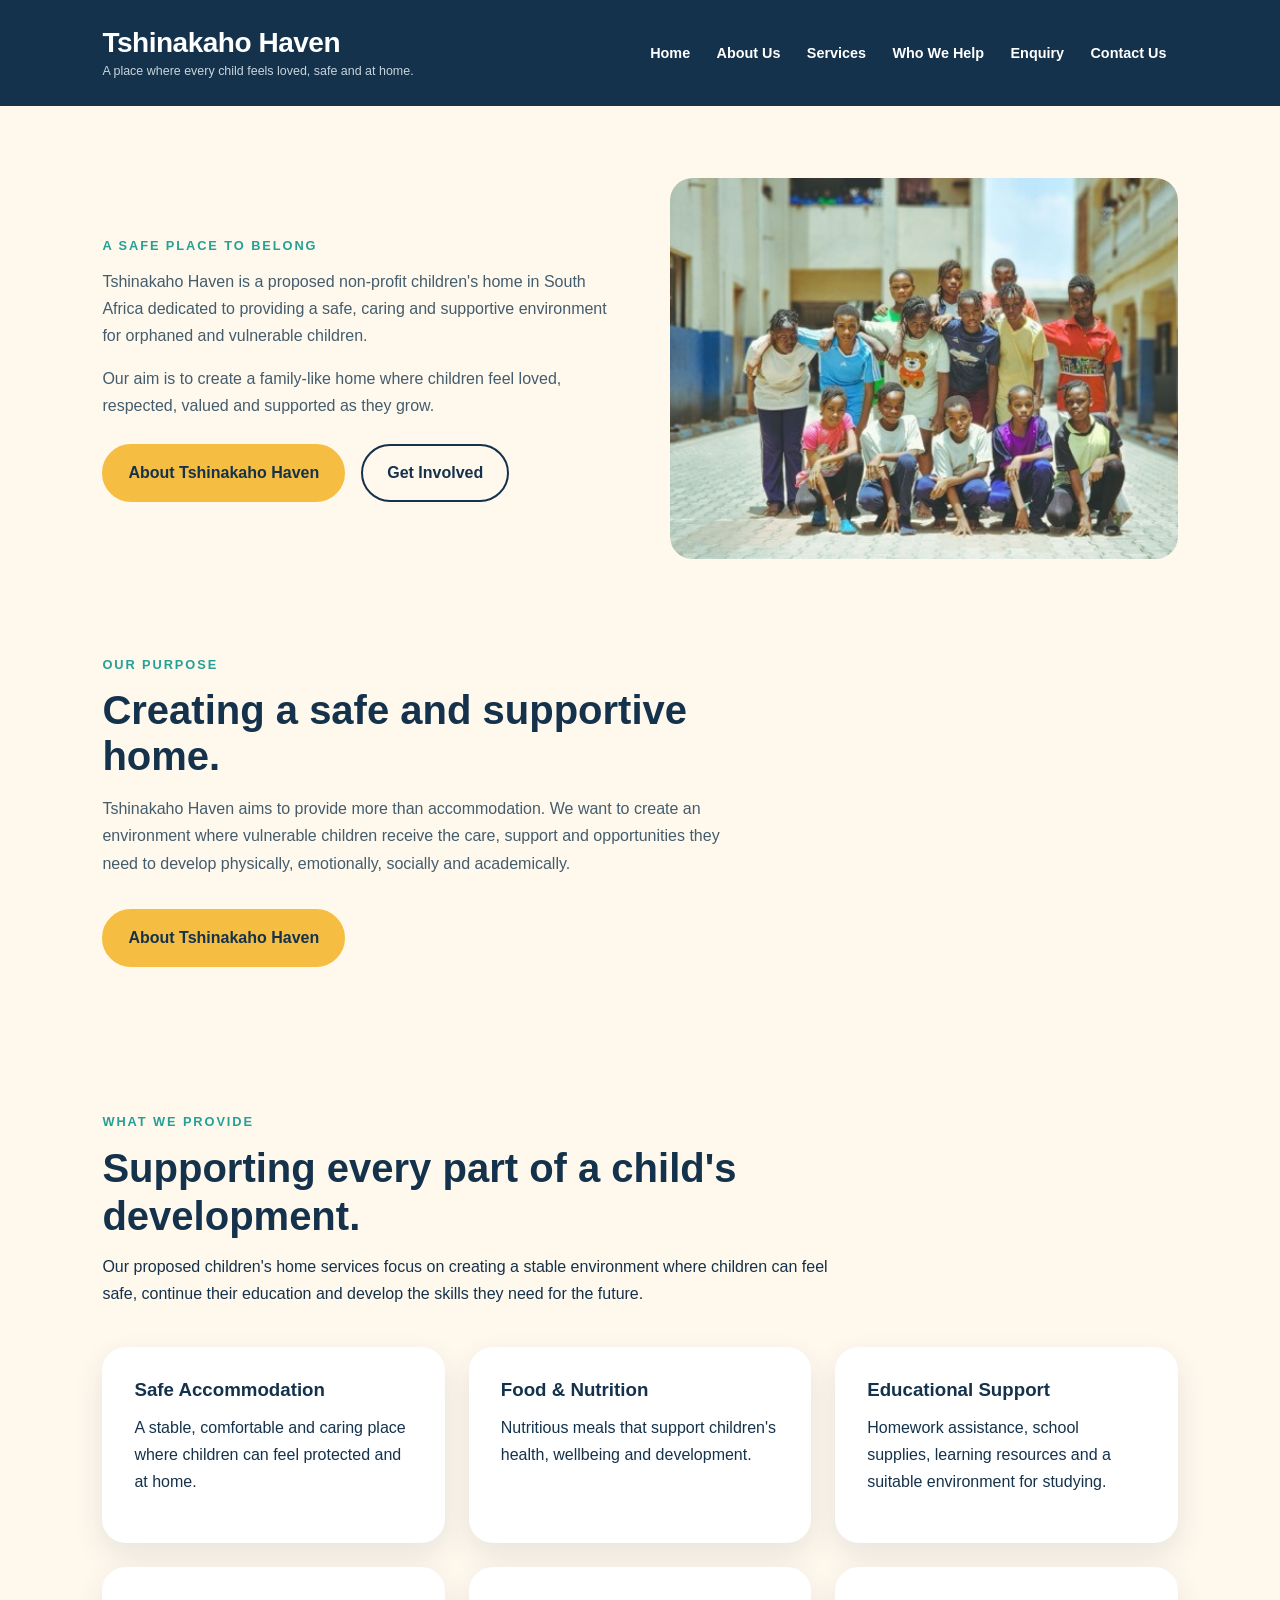
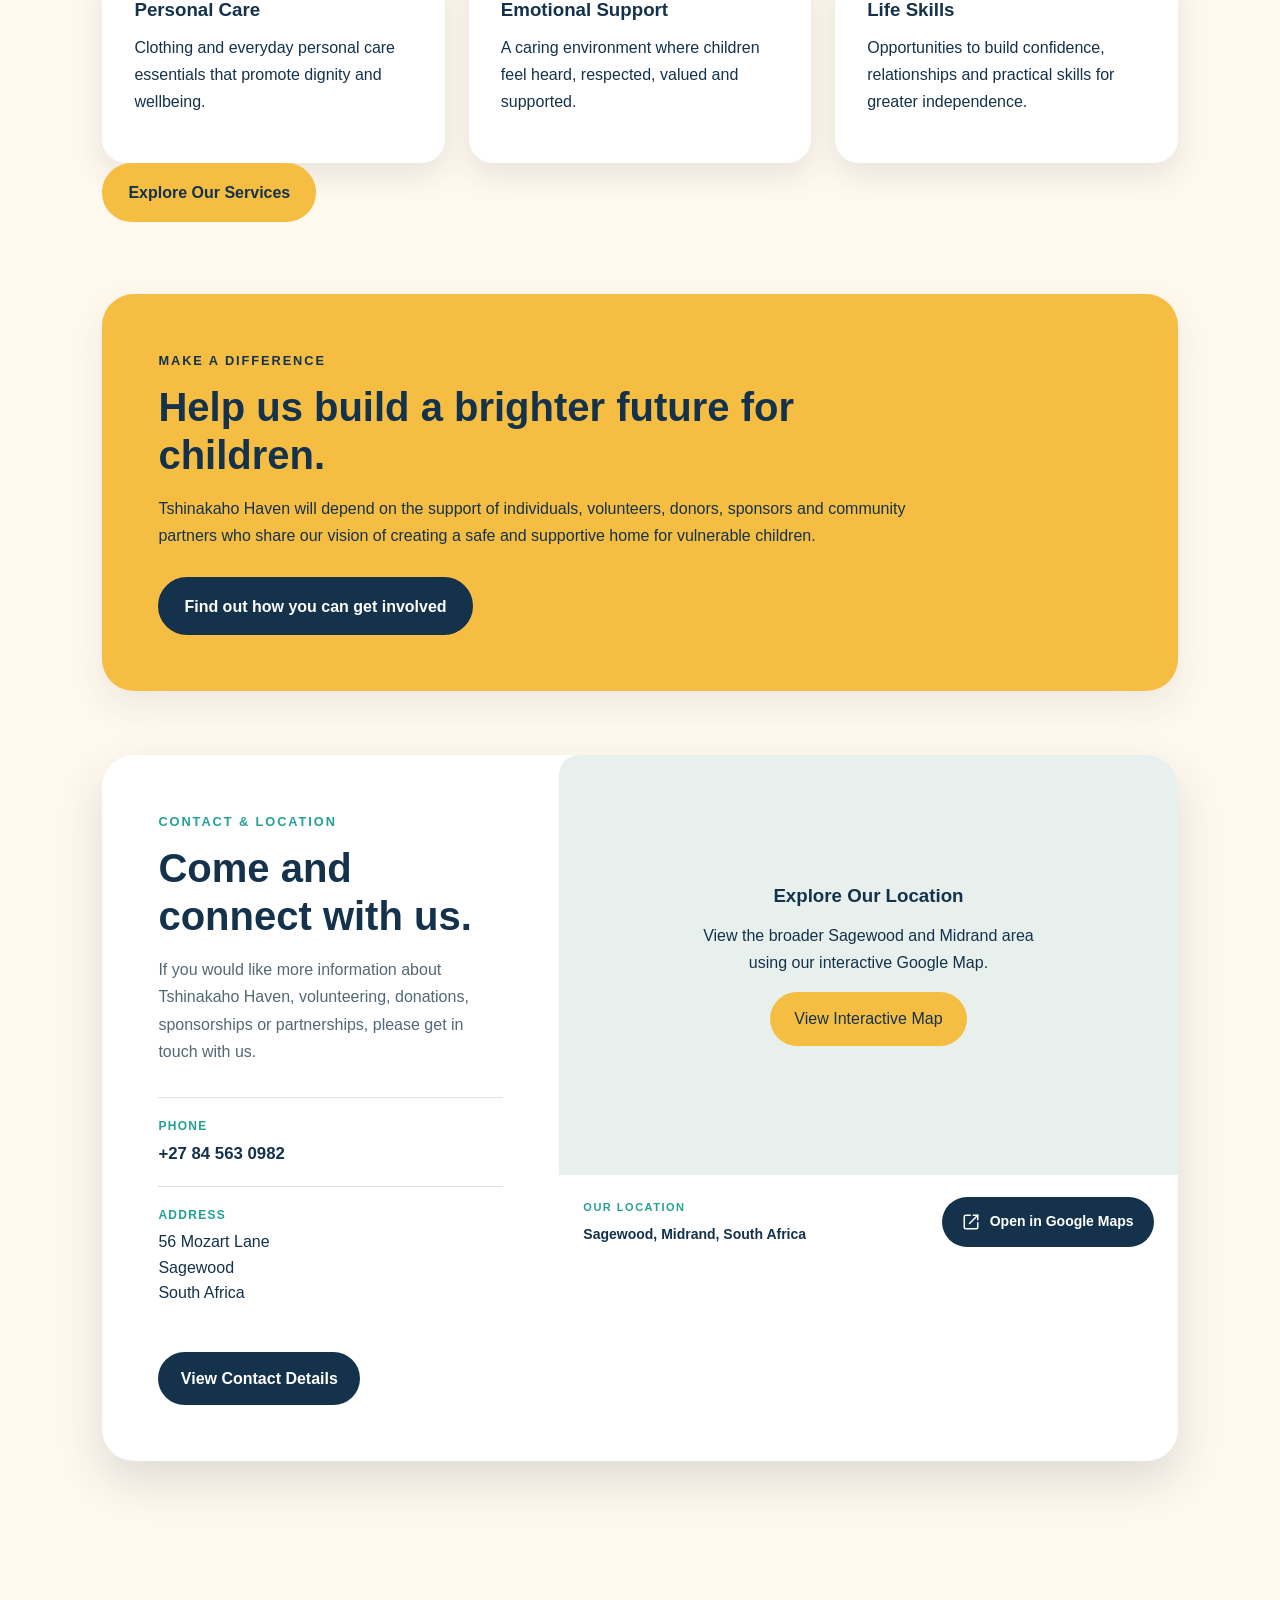
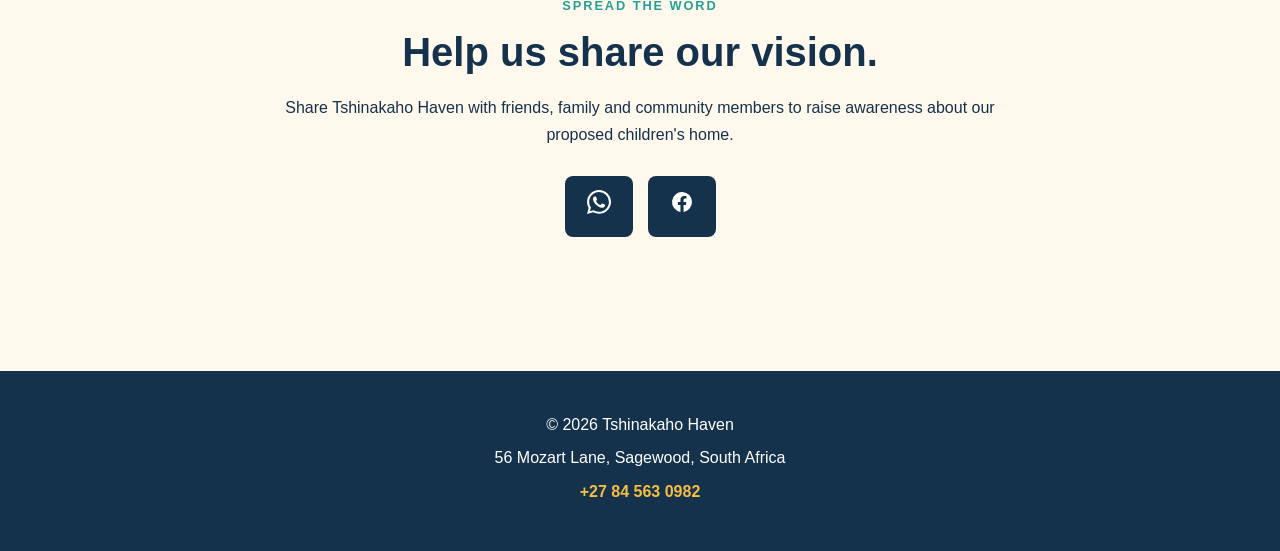
==== commit 8614febc: "Part 3 - Add frontend, backend, database integration and SEO" ====
--- a/index.html
+++ b/index.html
@@ -1,80 +1,325 @@
+
 <!DOCTYPE html>
 <html lang="en">
+
 <head>
     <meta charset="UTF-8">
     <meta name="viewport" content="width=device-width, initial-scale=1.0">
 
+    <!-- SEO -->
+    <title>Tshinakaho Haven | Children's Home in South Africa</title>
+
     <meta
         name="description"
-        content="Tshinakaho Haven is a proposed non-profit children's home providing a safe, caring and supportive environment for orphaned and vulnerable children."
+        content="Discover Tshinakaho Haven, a proposed non-profit children's home in South Africa focused on safe accommodation, education, nutrition and care for vulnerable children."
     >
 
-    <title>Tshinakaho Haven | Children's Home</title>
-
+    <meta name="robots" content="index, follow">
+
+    <!-- Website stylesheet -->
     <link rel="stylesheet" href="css/style.css">
+
+    <!-- Existing website JavaScript -->
+    <script src="js/script.js" defer></script>
+
+    <!-- Homepage-specific styles -->
+    <style>
+        /* HERO IMAGE */
+
+        .hero-image {
+            width: 100%;
+            min-width: 0;
+            overflow: hidden;
+            border-radius: 22px;
+        }
+
+        .hero-image img {
+            display: block;
+            width: 100%;
+            height: 100%;
+            min-height: 320px;
+            object-fit: cover;
+            border-radius: 22px;
+        }
+
+        /* MAP CONTAINER */
+
+        .home-map {
+            display: flex;
+            flex-direction: column;
+            width: 100%;
+            min-width: 0;
+            overflow: hidden;
+            border-radius: 20px;
+            background: #FFFFFF;
+        }
+
+        /* MAP PLACEHOLDER */
+
+        .map-placeholder {
+            min-height: 420px;
+            padding: 35px;
+            box-sizing: border-box;
+            background: #E8F0ED;
+            display: flex;
+            flex-direction: column;
+            align-items: center;
+            justify-content: center;
+            text-align: center;
+            gap: 15px;
+        }
+
+        .map-placeholder[hidden] {
+            display: none;
+        }
+
+        .map-placeholder h3 {
+            margin: 0;
+            color: #14324B;
+        }
+
+        .map-placeholder p {
+            max-width: 350px;
+            margin: 0;
+        }
+
+        .map-placeholder button {
+            cursor: pointer;
+            font: inherit;
+            border: none;
+        }
+
+        /* INTERACTIVE MAP */
+
+        .google-map-container[hidden] {
+            display: none;
+        }
+
+        .google-map-container iframe {
+            display: block;
+            width: 100%;
+            height: 420px;
+            border: 0;
+        }
+
+        /* MAP FOOTER */
+
+        .home-map .map-footer {
+            display: flex;
+            align-items: center;
+            justify-content: space-between;
+            flex-wrap: wrap;
+            gap: 18px;
+            padding: 22px 24px;
+            background: #FFFFFF;
+        }
+
+        .map-footer-info {
+            display: flex;
+            flex-direction: column;
+            gap: 6px;
+        }
+
+        .map-footer-label {
+            color: #24A096;
+            font-size: 11px;
+            font-weight: 700;
+            letter-spacing: 1.5px;
+        }
+
+        .map-footer-address {
+            color: #14324B;
+            font-size: 14px;
+            font-weight: 600;
+        }
+
+        /* GOOGLE MAPS BUTTON */
+
+        .home-map .map-external-link {
+            display: inline-flex;
+            align-items: center;
+            justify-content: center;
+            gap: 10px;
+            margin: 0;
+            padding: 13px 20px;
+            border-radius: 30px;
+            background: #14324B;
+            color: #FFFFFF;
+            font-size: 14px;
+            font-weight: 700;
+            text-decoration: none;
+            transition: background 0.2s ease, transform 0.2s ease;
+        }
+
+        .home-map .map-external-link:hover {
+            background: #24A096;
+            color: #FFFFFF;
+            transform: translateY(-2px);
+        }
+
+        .home-map .map-external-link:focus-visible {
+            outline: 3px solid #F5BE42;
+            outline-offset: 3px;
+        }
+
+        .home-map .map-external-link svg {
+            flex-shrink: 0;
+        }
+
+        /* RESPONSIVE DESIGN */
+
+        @media (max-width: 600px) {
+            .hero-image img {
+                height: 300px;
+                min-height: 300px;
+            }
+
+            .map-placeholder {
+                min-height: 320px;
+                padding: 24px;
+            }
+
+            .google-map-container iframe {
+                height: 320px;
+            }
+
+            .home-map .map-footer {
+                padding: 20px;
+                flex-direction: column;
+                align-items: stretch;
+            }
+
+            .home-map .map-external-link {
+                width: 100%;
+                box-sizing: border-box;
+            }
+        }
+
+        @media (prefers-reduced-motion: reduce) {
+            .home-map .map-external-link {
+                transition: none;
+            }
+        }
+    </style>
+
+    <!-- Load Google Maps only after the visitor clicks -->
+    <script defer>
+        document.addEventListener("DOMContentLoaded", function () {
+
+            const loadMapButton = document.getElementById("load-google-map");
+            const mapContainer = document.getElementById("google-map-container");
+            const mapPlaceholder = document.getElementById("map-placeholder");
+
+            if (!loadMapButton || !mapContainer || !mapPlaceholder) {
+                return;
+            }
+
+            loadMapButton.addEventListener("click", function () {
+
+                if (mapContainer.querySelector("iframe")) {
+                    return;
+                }
+
+                const mapFrame = document.createElement("iframe");
+
+                mapFrame.title =
+                    "Interactive map of the broader Sagewood and Midrand area";
+
+                mapFrame.src =
+                    "https://www.google.com/maps?q=Sagewood%2C%20Midrand%2C%20South%20Africa&output=embed";
+
+                mapFrame.width = "100%";
+                mapFrame.height = "420";
+                mapFrame.loading = "eager";
+                mapFrame.referrerPolicy = "no-referrer-when-downgrade";
+                mapFrame.allowFullscreen = true;
+
+                mapContainer.appendChild(mapFrame);
+
+                mapContainer.hidden = false;
+                mapPlaceholder.hidden = true;
+
+                loadMapButton.setAttribute("aria-expanded", "true");
+                mapFrame.focus();
+
+            });
+
+        });
+    </script>
+
 </head>
 
 <body>
-    <!-- ========================================
-         HEADER AND NAVIGATION
-    ========================================= -->
+
+    <!-- HEADER AND NAVIGATION -->
     <header>
+
         <h1>Tshinakaho Haven</h1>
 
-        <p>A place where every child feels loved, safe and at home.</p>
+        <p>
+            A place where every child feels loved, safe and at home.
+        </p>
 
         <nav aria-label="Main navigation">
             <ul>
                 <li>
                     <a href="index.html" aria-current="page">Home</a>
                 </li>
+
                 <li>
                     <a href="about.html">About Us</a>
                 </li>
+
                 <li>
                     <a href="services.html">Services</a>
                 </li>
+
                 <li>
                     <a href="beneficiaries.html">Who We Help</a>
                 </li>
+
                 <li>
                     <a href="enquiry.html">Enquiry</a>
                 </li>
+
                 <li>
                     <a href="contact.html">Contact Us</a>
                 </li>
             </ul>
         </nav>
+
     </header>
 
-
-    <!-- ========================================
-         MAIN CONTENT
-    ========================================= -->
     <main>
 
-        <!-- Hero Section -->
+        <!-- HERO SECTION -->
         <section class="hero">
+
             <div class="hero-content">
-                <p class="section-label">A Safe Place To Belong</p>
+
+                <p class="section-label">
+                    A Safe Place To Belong
+                </p>
 
                 <p>
-                    Tshinakaho Haven is a proposed non-profit children's home
-                    dedicated to providing a safe, caring and supportive
-                    environment for orphaned and vulnerable children.
+                    Tshinakaho Haven is a proposed non-profit children's
+                    home in South Africa dedicated to providing a safe,
+                    caring and supportive environment for orphaned and
+                    vulnerable children.
                 </p>
 
                 <p>
-                    Our aim is to create a family-like home where children feel
-                    loved, respected, valued and supported as they grow.
+                    Our aim is to create a family-like home where children
+                    feel loved, respected, valued and supported as they grow.
                 </p>
 
                 <div class="hero-actions">
+
                     <a
                         href="about.html"
                         class="primary-button"
                     >
-                        Learn More
+                        About Tshinakaho Haven
                     </a>
 
                     <a
@@ -83,51 +328,47 @@
                     >
                         Get Involved
                     </a>
+
                 </div>
+
             </div>
 
             <div class="hero-image">
-                <picture>
-                    <source
-                        media="(max-width: 600px)"
-                        srcset="images/hero-diverse-children-480.jpg"
-                    >
-
-                    <source
-                        media="(max-width: 899px)"
-                        srcset="images/hero-diverse-children-800.jpg"
-                    >
-
-                    <img
-                        src="images/hero-diverse-children.jpg"
-                        srcset="
-                            images/hero-diverse-children-480.jpg 480w,
-                            images/hero-diverse-children-800.jpg 800w,
-                            images/hero-diverse-children.jpg 2048w
-                        "
-                        sizes="(max-width: 600px) 92vw, (max-width: 899px) 90vw, 42vw"
-                        alt="Children spending time together outdoors"
-                    >
-                </picture>
-            </div>
+
+                <img
+                    src="images/hero-diverse-children-480.jpg"
+                    alt="Group of children spending time together outdoors"
+                    fetchpriority="high"
+                    decoding="async"
+                    width="800"
+                    height="600"
+                >
+
+            </div>
+
         </section>
 
-
-        <!-- ========================================
-             OUR PURPOSE
-        ========================================= -->
+        <!-- OUR PURPOSE -->
         <section class="home-about">
+
             <div class="section-heading">
-                <p class="section-label">Our Purpose</p>
-
-                <h2>Creating a safe and supportive home.</h2>
+
+                <p class="section-label">
+                    Our Purpose
+                </p>
+
+                <h2>
+                    Creating a safe and supportive home.
+                </h2>
 
                 <p>
-                    Tshinakaho Haven aims to provide more than accommodation.
-                    We want to create an environment where children receive the
-                    care, support and opportunities they need to develop
+                    Tshinakaho Haven aims to provide more than
+                    accommodation. We want to create an environment
+                    where vulnerable children receive the care,
+                    support and opportunities they need to develop
                     physically, emotionally, socially and academically.
                 </p>
+
             </div>
 
             <a
@@ -136,114 +377,135 @@
             >
                 About Tshinakaho Haven
             </a>
+
         </section>
 
-
-        <!-- ========================================
-             SERVICES PREVIEW
-        ========================================= -->
+        <!-- SERVICES PREVIEW -->
         <section class="services-preview">
+
             <div class="section-heading">
-                <p class="section-label">What We Provide</p>
-
-                <h2>Supporting every part of a child's development.</h2>
+
+                <p class="section-label">
+                    What We Provide
+                </p>
+
+                <h2>
+                    Supporting every part of a child's development.
+                </h2>
 
                 <p>
-                    Our proposed services focus on creating a stable environment
-                    where children can feel safe, continue their education and
-                    develop the skills they need for the future.
-                </p>
+                    Our proposed children's home services focus on
+                    creating a stable environment where children can
+                    feel safe, continue their education and develop
+                    the skills they need for the future.
+                </p>
+
             </div>
 
             <div class="service-grid">
+
                 <article>
                     <h3>Safe Accommodation</h3>
-
                     <p>
-                        A stable, comfortable and caring place where children
-                        can feel protected and at home.
+                        A stable, comfortable and caring place where
+                        children can feel protected and at home.
                     </p>
                 </article>
 
                 <article>
                     <h3>Food &amp; Nutrition</h3>
-
                     <p>
-                        Nutritious meals that support children's health,
-                        wellbeing and development.
+                        Nutritious meals that support children's
+                        health, wellbeing and development.
                     </p>
                 </article>
 
                 <article>
                     <h3>Educational Support</h3>
-
                     <p>
-                        Homework assistance, school supplies, learning
-                        resources and a suitable environment for studying.
+                        Homework assistance, school supplies,
+                        learning resources and a suitable
+                        environment for studying.
                     </p>
                 </article>
 
                 <article>
                     <h3>Personal Care</h3>
-
                     <p>
-                        Clothing and everyday personal care essentials that
-                        promote dignity and wellbeing.
+                        Clothing and everyday personal care
+                        essentials that promote dignity
+                        and wellbeing.
                     </p>
                 </article>
 
                 <article>
                     <h3>Emotional Support</h3>
-
                     <p>
-                        A caring environment where children feel heard,
-                        respected, valued and supported.
+                        A caring environment where children feel
+                        heard, respected, valued and supported.
                     </p>
                 </article>
 
                 <article>
                     <h3>Life Skills</h3>
-
                     <p>
-                        Opportunities to build confidence, relationships and
-                        practical skills for greater independence.
+                        Opportunities to build confidence,
+                        relationships and practical skills
+                        for greater independence.
                     </p>
                 </article>
-            </div>
+
+            </div>
+
+            <a
+                href="services.html"
+                class="primary-button"
+            >
+                Explore Our Services
+            </a>
+
         </section>
 
-
-        <!-- ========================================
-             GET INVOLVED
-        ========================================= -->
+        <!-- GET INVOLVED -->
         <section class="get-involved">
+
             <div>
-                <p class="section-label">Make A Difference</p>
-
-                <h2>Help us build a brighter future for children.</h2>
+
+                <p class="section-label">
+                    Make A Difference
+                </p>
+
+                <h2>
+                    Help us build a brighter future for children.
+                </h2>
 
                 <p>
-                    Tshinakaho Haven will depend on the support of individuals,
-                    volunteers, donors, sponsors and community partners who
-                    share our vision of creating a safe and supportive home for
-                    vulnerable children.
+                    Tshinakaho Haven will depend on the support of
+                    individuals, volunteers, donors, sponsors and
+                    community partners who share our vision of creating
+                    a safe and supportive home for vulnerable children.
                 </p>
 
                 <a href="enquiry.html">
                     Find out how you can get involved
                 </a>
-            </div>
+
+            </div>
+
         </section>
 
-
-        <!-- ========================================
-             CONTACT AND LOCATION
-        ========================================= -->
+        <!-- CONTACT AND LOCATION -->
         <section class="home-contact">
+
             <div class="home-contact-details">
-                <p class="section-label">Contact &amp; Location</p>
-
-                <h2>Come and connect with us.</h2>
+
+                <p class="section-label">
+                    Contact &amp; Location
+                </p>
+
+                <h2>
+                    Come and connect with us.
+                </h2>
 
                 <p class="contact-intro">
                     If you would like more information about Tshinakaho Haven,
@@ -252,14 +514,17 @@
                 </p>
 
                 <div class="home-contact-item">
+
                     <span>Phone</span>
 
                     <a href="tel:+27845630982">
                         +27 84 563 0982
                     </a>
+
                 </div>
 
                 <div class="home-contact-item">
+
                     <span>Address</span>
 
                     <address>
@@ -267,6 +532,7 @@
                         Sagewood<br>
                         South Africa
                     </address>
+
                 </div>
 
                 <a
@@ -275,33 +541,180 @@
                 >
                     View Contact Details
                 </a>
-            </div>
-
+
+            </div>
+
+            <!-- GOOGLE MAP -->
             <div class="home-map">
-                <iframe
-                    src="https://www.google.com/maps?q=56+Mozart+Lane+Sagewood+South+Africa&output=embed"
-                    title="Map showing Tshinakaho Haven location"
-                    loading="lazy"
-                    referrerpolicy="no-referrer-when-downgrade"
-                ></iframe>
-
-                <div class="map-address">
-                    <span>Our Location</span>
-
-                    <strong>
-                        56 Mozart Lane, Sagewood
-                    </strong>
+
+                <!-- Shown before the map loads -->
+                <div
+                    id="map-placeholder"
+                    class="map-placeholder"
+                >
+
+                    <h3>Explore Our Location</h3>
+
+                    <p>
+                        View the broader Sagewood and Midrand area
+                        using our interactive Google Map.
+                    </p>
+
+                    <button
+                        type="button"
+                        id="load-google-map"
+                        class="primary-button"
+                        aria-controls="google-map-container"
+                        aria-expanded="false"
+                    >
+                        View Interactive Map
+                    </button>
+
                 </div>
-            </div>
+
+                <!-- Map loads here after clicking -->
+                <div
+                    id="google-map-container"
+                    class="google-map-container"
+                    hidden
+                ></div>
+
+                <!-- Improved map footer -->
+                <div class="map-footer">
+
+                    <div class="map-footer-info">
+
+                        <span class="map-footer-label">
+                            OUR LOCATION
+                        </span>
+
+                        <span class="map-footer-address">
+                            Sagewood, Midrand, South Africa
+                        </span>
+
+                    </div>
+
+                    <a
+                        href="https://www.google.com/maps/search/?api=1&amp;query=Sagewood+Midrand+South+Africa"
+                        target="_blank"
+                        rel="noopener noreferrer"
+                        class="map-external-link"
+                        aria-label="Open the broader Sagewood area in Google Maps, in a new tab"
+                    >
+
+                        <svg
+                            xmlns="http://www.w3.org/2000/svg"
+                            width="18"
+                            height="18"
+                            viewBox="0 0 24 24"
+                            fill="none"
+                            stroke="currentColor"
+                            stroke-width="2"
+                            stroke-linecap="round"
+                            stroke-linejoin="round"
+                            aria-hidden="true"
+                        >
+                            <path d="M15 3h6v6"/>
+                            <path d="M10 14 21 3"/>
+                            <path d="M21 13v6a2 2 0 0 1-2 2H5a2 2 0 0 1-2-2V5a2 2 0 0 1 2-2h6"/>
+                        </svg>
+
+                        Open in Google Maps
+
+                    </a>
+
+                </div>
+
+            </div>
+
         </section>
+
+        <!-- SOCIAL MEDIA SHARING -->
+        <section
+            class="social-sharing-section"
+            aria-labelledby="social-sharing-heading"
+        >
+
+            <div class="social-sharing-content">
+
+                <p class="section-label">
+                    Spread The Word
+                </p>
+
+                <h2 id="social-sharing-heading">
+                    Help us share our vision.
+                </h2>
+
+                <p>
+                    Share Tshinakaho Haven with friends, family
+                    and community members to raise awareness
+                    about our proposed children's home.
+                </p>
+
+                <div class="social-sharing-links">
+
+                    <!-- WHATSAPP -->
+                    <a
+                        id="share-whatsapp"
+                        class="social-icon whatsapp-icon"
+                        href="#"
+                        target="_blank"
+                        rel="noopener noreferrer"
+                        aria-label="Share Tshinakaho Haven on WhatsApp"
+                        title="Share on WhatsApp"
+                    >
+
+                        <svg
+                            xmlns="http://www.w3.org/2000/svg"
+                            viewBox="0 0 24 24"
+                            width="24"
+                            height="24"
+                            fill="currentColor"
+                            aria-hidden="true"
+                        >
+                            <path d="M20.52 3.48A11.87 11.87 0 0 0 12.05 0C5.45 0 .07 5.37.06 11.97c0 2.11.55 4.17 1.6 5.99L0 24l6.2-1.63a11.93 11.93 0 0 0 5.84 1.49h.01c6.6 0 11.98-5.37 11.99-11.97a11.9 11.9 0 0 0-3.52-8.41ZM12.05 21.84a9.85 9.85 0 0 1-5.02-1.37l-.36-.21-3.73.98.99-3.64-.24-.37a9.83 9.83 0 0 1-1.51-5.26c0-5.44 4.43-9.87 9.88-9.87a9.8 9.8 0 0 1 6.99 2.9 9.8 9.8 0 0 1 2.89 7c-.01 5.44-4.44 9.86-9.89 9.86Zm5.42-7.39c-.3-.15-1.77-.87-2.04-.97-.27-.1-.47-.15-.67.15-.2.3-.77.97-.94 1.17-.17.2-.35.22-.65.07-.3-.15-1.26-.46-2.4-1.48-.89-.79-1.49-1.76-1.66-2.06-.17-.3-.02-.46.13-.61.14-.13.3-.35.45-.52.15-.17.2-.3.3-.5.1-.2.05-.37-.02-.52-.08-.15-.67-1.62-.92-2.22-.24-.58-.49-.5-.67-.51h-.57c-.2 0-.52.07-.79.37-.27.3-1.04 1.02-1.04 2.49s1.07 2.89 1.22 3.09c.15.2 2.1 3.21 5.09 4.5.71.31 1.26.49 1.69.63.71.23 1.36.2 1.87.12.57-.09 1.77-.72 2.02-1.42.25-.7.25-1.3.17-1.42-.07-.12-.27-.2-.57-.35Z"/>
+                        </svg>
+
+                    </a>
+
+                    <!-- FACEBOOK -->
+                    <a
+                        id="share-facebook"
+                        class="social-icon facebook-icon"
+                        href="#"
+                        target="_blank"
+                        rel="noopener noreferrer"
+                        aria-label="Share Tshinakaho Haven on Facebook"
+                        title="Share on Facebook"
+                    >
+
+                        <svg
+                            xmlns="http://www.w3.org/2000/svg"
+                            viewBox="0 0 24 24"
+                            width="24"
+                            height="24"
+                            fill="currentColor"
+                            aria-hidden="true"
+                        >
+                            <path d="M22 12a10 10 0 1 0-11.56 9.88v-6.99H7.9V12h2.54V9.8c0-2.51 1.49-3.89 3.77-3.89 1.09 0 2.23.19 2.23.19v2.46h-1.26c-1.24 0-1.63.77-1.63 1.56V12h2.77l-.44 2.89h-2.33v6.99A10 10 0 0 0 22 12Z"/>
+                        </svg>
+
+                    </a>
+
+                </div>
+
+            </div>
+
+        </section>
+
     </main>
 
-
-    <!-- ========================================
-         FOOTER
-    ========================================= -->
+    <!-- FOOTER -->
     <footer>
-        <p>&copy; 2026 Tshinakaho Haven</p>
+
+        <p>
+            &copy; 2026 Tshinakaho Haven
+        </p>
 
         <p>
             56 Mozart Lane, Sagewood, South Africa
@@ -312,6 +725,8 @@
                 +27 84 563 0982
             </a>
         </p>
+
     </footer>
+
 </body>
-</html>+</html>
--- a/css/style.css
+++ b/css/style.css
@@ -480,35 +480,45 @@
 ======================================== */
 
 .home-map {
-    position: relative;
-    min-height: 500px;
+    display: flex;
+    flex-direction: column;
+    min-width: 0;
+    min-height: 0;
     overflow: hidden;
     background: #E8EEF2;
 }
 
 .home-map iframe {
     display: block;
+    position: static;
+    flex: 0 0 380px;
     width: 100%;
-    height: 100%;
-    min-height: 500px;
+    height: 380px;
+    min-height: 0;
     border: 0;
 }
 
-.map-address {
-    position: absolute;
-    right: 1.5rem;
-    bottom: 1.5rem;
-    left: 1.5rem;
-    padding: 1rem 1.25rem;
-    background: rgba(20, 50, 75, 0.94);
-    color: #FFFFFF;
-    border-radius: 1rem;
-    box-shadow: 0 10px 25px rgba(20, 50, 75, 0.2);
-}
-
-.map-address span {
+/* Address sits below the embedded map, never over its controls. */
+.home-map .map-address {
     display: block;
-    margin-bottom: 0.15rem;
+    position: static;
+    inset: auto;
+    transform: none;
+    flex: 0 0 auto;
+    width: 100%;
+    max-width: none;
+    height: auto;
+    margin: 0;
+    padding: 1.25rem 1.5rem;
+    background: #14324B;
+    color: #FFFFFF;
+    border-radius: 0;
+    box-shadow: none;
+}
+
+.home-map .map-address span {
+    display: block;
+    margin-bottom: 0.3rem;
     color: #F5BE42;
     font-size: 0.72rem;
     font-weight: 800;
@@ -516,11 +526,29 @@
     text-transform: uppercase;
 }
 
-.map-address strong {
+.home-map .map-address strong {
+    display: block;
     color: #FFFFFF;
     font-size: 0.95rem;
 }
 
+@media (max-width: 899px) {
+    .home-map iframe {
+        flex-basis: 350px;
+        height: 350px;
+    }
+}
+
+@media (max-width: 600px) {
+    .home-map iframe {
+        flex-basis: 280px;
+        height: 280px;
+    }
+
+    .home-map .map-address {
+        padding: 1rem 1.25rem;
+    }
+}
 
 /* ========================================
    ABOUT PAGE
@@ -1714,11 +1742,6 @@
         padding: 3rem;
     }
 
-    .home-map,
-    .home-map iframe {
-        min-height: 400px;
-    }
-
     .vision-mission-grid {
         grid-template-columns: 1fr;
     }
@@ -1915,17 +1938,6 @@
         font-size: 2rem;
     }
 
-    .home-map,
-    .home-map iframe {
-        min-height: 350px;
-    }
-
-    .map-address {
-        right: 1rem;
-        bottom: 1rem;
-        left: 1rem;
-    }
-
     .service-cue-card {
         flex: 0 0 88%;
         min-height: 340px;
@@ -1992,4 +2004,1401 @@
     footer {
         padding: 2rem 5%;
     }
-}+}
+
+
+/* ========================================
+   PART 3 - SMALL IMAGE GALLERY
+======================================== */
+
+.gallery-section {
+    padding: 4rem 0;
+}
+
+.gallery-grid {
+    display: grid;
+    grid-template-columns: repeat(4, minmax(0, 1fr));
+    gap: 1rem;
+    width: 100%;
+    max-width: 900px;
+    margin: 2rem auto 0;
+}
+
+.gallery-item {
+    display: block;
+    width: 100%;
+    min-width: 0;
+    padding: 0;
+    border: 2px solid #E0E8E8;
+    border-radius: 0.75rem;
+    overflow: hidden;
+    background: #FFFFFF;
+    cursor: zoom-in;
+    transition: transform 0.25s ease, box-shadow 0.25s ease;
+}
+
+.gallery-item img {
+    display: block;
+    width: 100%;
+    max-width: 100%;
+    height: 140px;
+    max-height: 140px;
+    object-fit: cover;
+}
+
+.gallery-item:hover {
+    transform: translateY(-4px);
+    box-shadow: 0 8px 20px rgba(20, 50, 75, 0.15);
+}
+
+.gallery-item:focus-visible {
+    outline: 3px solid #24A096;
+    outline-offset: 4px;
+}
+
+/* ========================================
+   PART 3 - LIGHTBOX MODAL
+======================================== */
+
+.lightbox[hidden] {
+    display: none;
+}
+
+.lightbox {
+    position: fixed;
+    inset: 0;
+    z-index: 9999;
+    display: flex;
+    align-items: center;
+    justify-content: center;
+    padding: 3rem 1rem;
+    background: rgba(10, 25, 40, 0.92);
+}
+
+body.lightbox-open {
+    overflow: hidden;
+}
+
+.lightbox-content {
+    position: relative;
+    z-index: 1;
+    width: 100%;
+    max-width: 900px;
+    max-height: 90vh;
+    margin: 0;
+    text-align: center;
+}
+
+.lightbox-content img {
+    display: block;
+    width: auto;
+    height: auto;
+    max-width: 95%;
+    max-height: 75vh;
+    margin: 0 auto;
+    border-radius: 0.75rem;
+    object-fit: contain;
+}
+
+.lightbox-content figcaption {
+    margin-top: 1rem;
+    color: #FFFFFF;
+    font-size: 1rem;
+}
+
+.lightbox-close {
+    position: absolute;
+    top: 1rem;
+    right: 1.5rem;
+    z-index: 2;
+    display: flex;
+    align-items: center;
+    justify-content: center;
+    width: 3rem;
+    height: 3rem;
+    padding: 0;
+    border: none;
+    border-radius: 50%;
+    background: #FFFFFF;
+    color: #14324B;
+    font-size: 2rem;
+    line-height: 1;
+    cursor: pointer;
+}
+
+.lightbox-close:hover {
+    background: #F5BE42;
+}
+
+.lightbox-close:focus-visible {
+    outline: 3px solid #24A096;
+    outline-offset: 3px;
+}
+
+/* ========================================
+   PART 3 - TABLET RESPONSIVENESS
+======================================== */
+
+@media (max-width: 899px) {
+    .gallery-grid {
+        grid-template-columns: repeat(2, minmax(0, 1fr));
+    }
+}
+
+
+/* ========================================
+   PART 3 - MOBILE RESPONSIVENESS
+======================================== */
+
+@media (max-width: 600px) {
+    .faq-section {
+        padding: 2.5rem 0;
+    }
+
+    .faq-question {
+        padding: 1rem;
+    }
+
+    .faq-answer {
+        padding: 0 1rem 1rem;
+    }
+
+    .gallery-section {
+        padding: 2.5rem 0;
+    }
+
+    .gallery-grid {
+        grid-template-columns: repeat(2, minmax(0, 1fr));
+        gap: 0.75rem;
+    }
+
+    .gallery-item img {
+        height: 110px;
+    }
+
+    .lightbox {
+        padding: 4rem 1rem 2rem;
+    }
+
+    .lightbox-close {
+        top: 0.75rem;
+        right: 0.75rem;
+    }
+}
+
+
+/* ========================================
+   PART 3 - ACCESSIBILITY
+======================================== */
+
+@media (prefers-reduced-motion: reduce) {
+    .gallery-item {
+        transition: none;
+    }
+}
+
+/* ========================================
+   PART 3 - ENQUIRY FORM VALIDATION
+======================================== */
+
+.form-error {
+    display: block;
+    margin-top: 0.4rem;
+    color: #B42318;
+    font-size: 0.82rem;
+    font-weight: 600;
+    line-height: 1.5;
+}
+
+.form-error:empty {
+    display: none;
+}
+
+.form-group input[aria-invalid="true"],
+.form-group select[aria-invalid="true"],
+.form-group textarea[aria-invalid="true"] {
+    border-color: #B42318;
+    background: #FFF5F3;
+}
+
+.form-group input[aria-invalid="true"]:focus,
+.form-group select[aria-invalid="true"]:focus,
+.form-group textarea[aria-invalid="true"]:focus {
+    box-shadow: 0 0 0 4px rgba(180, 35, 24, 0.12);
+}
+
+.form-status {
+    margin: 0;
+    font-size: 0.9rem;
+    font-weight: 600;
+}
+
+.form-status:empty {
+    display: none;
+}
+
+.form-status-error {
+    padding: 1rem;
+    border-radius: 0.75rem;
+    background: #FFF0ED;
+    color: #B42318;
+}
+
+.form-status-info {
+    padding: 1rem;
+    border-radius: 0.75rem;
+    background: #EAF7F5;
+    color: #14324B;
+}
+
+/* ========================================
+   PART 3 - INTERACTIVE LEAFLET MAP
+======================================== */
+
+#interactive-map {
+    display: block;
+    width: 100%;
+    height: 420px;
+    min-height: 420px;
+    border-radius: 20px;
+    overflow: hidden;
+    background: #E8F0ED;
+    z-index: 0;
+}
+
+@media (max-width: 600px) {
+    #interactive-map {
+        height: 320px;
+        min-height: 320px;
+    }
+}
+
+/* Leaflet popup styling */
+
+#interactive-map .leaflet-popup-content-wrapper {
+    border-radius: 0.8rem;
+    font-family: Arial, Helvetica, sans-serif;
+    color: #14324B;
+}
+
+#interactive-map .leaflet-popup-content {
+    font-size: 0.9rem;
+    line-height: 1.6;
+}
+
+/* Leaflet zoom controls */
+
+#interactive-map .leaflet-control-zoom a {
+    color: #14324B;
+}
+
+#interactive-map .leaflet-control-zoom a:hover {
+    background: #EAF7F5;
+    color: #16877F;
+}
+
+/* ========================================
+   TABLET RESPONSIVE MAP
+======================================== */
+
+@media (max-width: 899px) {
+    .contact-map {
+        min-height: 400px;
+    }
+
+    #interactive-map {
+        min-height: 400px;
+    }
+}
+
+/* ========================================
+   MOBILE RESPONSIVE MAP
+======================================== */
+
+@media (max-width: 600px) {
+    .contact-map {
+        min-height: 320px;
+    }
+
+    #interactive-map {
+        min-height: 320px;
+    }
+}
+
+
+/* ========================================
+   PART 3 - SCROLL ANIMATIONS
+======================================== */
+
+.scroll-reveal {
+    opacity: 0;
+    transform: translateY(25px);
+    transition:
+        opacity 0.65s ease,
+        transform 0.65s ease;
+}
+
+.scroll-reveal.is-visible {
+    opacity: 1;
+    transform: translateY(0);
+}
+
+/* Accessibility */
+@media (prefers-reduced-motion: reduce) {
+    .scroll-reveal,
+    .scroll-reveal.is-visible {
+        opacity: 1;
+        transform: none;
+        transition: none;
+    }
+}
+/* ========================================
+   PART 3 - SERVICES SEARCH AND SORT
+======================================== */
+
+
+.services-tools {
+    display: flex;
+    align-items: center;
+    justify-content: space-between;
+    gap: 20px;
+    width: 100%;
+    margin: 35px 0 15px;
+    padding: 24px;
+    border: 1px solid #E2E9EC;
+    border-radius: 16px;
+    background: #FFFFFF;
+    box-sizing: border-box;
+}
+
+/* ========================================
+   SEARCH FIELD
+======================================== */
+
+.services-search-box {
+    display: flex;
+    align-items: center;
+    flex: 1;
+    gap: 12px;
+    width: 100%;
+    min-width: 0;
+    max-width: 700px;
+    margin: 0;
+    padding: 0;
+    border: none;
+    background: transparent;
+    box-shadow: none;
+}
+
+.services-search-box input[type="search"],
+#service-search {
+    display: block;
+    flex: 1;
+    width: 100%;
+    min-width: 0;
+    height: 48px;
+    padding: 0 18px;
+    border: 1px solid #CED9DF;
+    border-radius: 10px;
+    background: #FFFFFF;
+    color: #14324B;
+    font-family: Arial, Helvetica, sans-serif;
+    font-size: 15px;
+    line-height: normal;
+    box-sizing: border-box;
+    box-shadow: none;
+    appearance: none;
+    -webkit-appearance: none;
+}
+
+#service-search::placeholder {
+    color: #87949D;
+}
+
+#service-search:focus {
+    border-color: #24A096;
+    outline: 2px solid rgba(36, 160, 150, 0.2);
+    outline-offset: 1px;
+}
+
+/* ========================================
+   SEARCH BUTTON
+======================================== */
+
+.services-search-box #service-search-button {
+    display: inline-flex;
+    align-items: center;
+    justify-content: center;
+    flex: 0 0 auto;
+    width: auto;
+    min-width: 110px;
+    height: 48px;
+    margin: 0;
+    padding: 0 24px;
+    border: none;
+    border-radius: 10px;
+    background: #14324B;
+    color: #FFFFFF;
+    font-family: Arial, Helvetica, sans-serif;
+    font-size: 15px;
+    font-weight: 600;
+    line-height: 1;
+    text-align: center;
+    box-shadow: none;
+    cursor: pointer;
+    appearance: none;
+    -webkit-appearance: none;
+    transition: background 0.2s ease;
+}
+
+.services-search-box #service-search-button:hover {
+    background: #24A096;
+    color: #FFFFFF;
+}
+
+.services-search-box #service-search-button:focus-visible {
+    outline: 3px solid #24A096;
+    outline-offset: 3px;
+}
+
+/* ========================================
+   SORT DROPDOWN
+======================================== */
+
+.services-sort-group {
+    display: flex;
+    align-items: center;
+    gap: 12px;
+    flex: 0 0 auto;
+}
+
+.services-sort-group label {
+    margin: 0;
+    color: #14324B;
+    font-family: Arial, Helvetica, sans-serif;
+    font-size: 14px;
+    font-weight: 600;
+    white-space: nowrap;
+}
+
+.services-sort-group select,
+#service-sort {
+    display: block;
+    width: 175px;
+    min-width: 175px;
+    height: 48px;
+    margin: 0;
+    padding: 0 12px;
+    border: 1px solid #CED9DF;
+    border-radius: 10px;
+    background: #FFFFFF;
+    color: #14324B;
+    font-family: Arial, Helvetica, sans-serif;
+    font-size: 14px;
+    line-height: normal;
+    box-sizing: border-box;
+    box-shadow: none;
+    cursor: pointer;
+}
+
+#service-sort:focus {
+    border-color: #24A096;
+    outline: 2px solid rgba(36, 160, 150, 0.2);
+    outline-offset: 1px;
+}
+
+/* ========================================
+   RESULTS COUNT
+======================================== */
+
+#services-result-count {
+    display: block;
+    margin: 0 0 24px;
+    padding: 0 4px;
+    color: #536678;
+    font-family: Arial, Helvetica, sans-serif;
+    font-size: 14px;
+    font-weight: 500;
+}
+
+#services-empty {
+    padding: 24px;
+    color: #14324B;
+    text-align: center;
+}
+
+#services-empty[hidden] {
+    display: none;
+}
+
+/* ========================================
+   ACCESSIBLE SEARCH LABEL
+======================================== */
+
+.visually-hidden {
+    position: absolute;
+    width: 1px;
+    height: 1px;
+    margin: -1px;
+    padding: 0;
+    overflow: hidden;
+    clip: rect(0, 0, 0, 0);
+    white-space: nowrap;
+    border: 0;
+}
+
+/* ========================================
+   TABLET RESPONSIVENESS
+======================================== */
+
+@media (max-width: 899px) {
+
+    .services-tools {
+        flex-wrap: wrap;
+        padding: 20px;
+    }
+
+    .services-search-box {
+        flex-basis: 100%;
+        max-width: 100%;
+    }
+
+    .services-sort-group {
+        margin-left: auto;
+    }
+}
+
+/* ========================================
+   MOBILE RESPONSIVENESS
+======================================== */
+
+@media (max-width: 600px) {
+
+    .services-tools {
+        flex-direction: column;
+        align-items: stretch;
+        gap: 18px;
+        margin-top: 24px;
+        padding: 16px;
+        border-radius: 12px;
+    }
+
+    .services-search-box {
+        width: 100%;
+        gap: 8px;
+    }
+
+    #service-search {
+        height: 46px;
+        padding: 0 12px;
+        font-size: 14px;
+    }
+
+    .services-search-box #service-search-button {
+        min-width: 85px;
+        height: 46px;
+        padding: 0 14px;
+        font-size: 14px;
+    }
+
+    .services-sort-group {
+        justify-content: space-between;
+        width: 100%;
+        margin-left: 0;
+    }
+
+    #service-sort {
+        width: 175px;
+        min-width: 0;
+        max-width: 65%;
+        height: 46px;
+    }
+
+    #services-result-count {
+        margin-bottom: 18px;
+    }
+}
+
+/* ========================================
+   REDUCED MOTION
+======================================== */
+
+@media (prefers-reduced-motion: reduce) {
+
+    .services-search-box #service-search-button {
+        transition: none;
+    }
+}
+
+
+/* ========================================
+   PART 3 - OFF-PAGE SEO
+   SOCIAL MEDIA SHARING
+======================================== */
+
+.social-sharing-section {
+    background-color: #FFF8ED;
+    padding: 70px 20px;
+    text-align: center;
+}
+
+.social-sharing-content {
+    max-width: 760px;
+    margin: 0 auto;
+}
+
+.social-sharing-content h2 {
+    color: #14324B;
+    margin-bottom: 18px;
+}
+
+.social-sharing-content p {
+    line-height: 1.7;
+}
+
+.social-sharing-links {
+    display: flex;
+    justify-content: center;
+    gap: 15px;
+    flex-wrap: wrap;
+    margin-top: 28px;
+}
+
+.social-sharing-links a {
+    display: inline-block;
+    padding: 14px 22px;
+    border-radius: 8px;
+    background-color: #14324B;
+    color: #FFFFFF;
+    text-decoration: none;
+    font-weight: 600;
+    transition: background-color 0.2s ease;
+}
+
+.social-sharing-links a:hover,
+.social-sharing-links a:focus-visible {
+    background-color: #08766F;
+}
+
+
+/* QUESTION 4 - FORM SUCCESS MESSAGE */
+
+.form-status-success {
+    color: #08766F;
+    font-weight: 600;
+}
+
+/* Ensure the email link stays hidden until submission succeeds. */
+
+#contact-email-link[hidden] {
+    display: none;
+}
+
+#contact-email-link:not([hidden]) {
+    display: inline-block;
+    margin-top: 12px;
+}
+
+
+
+/* ========================================
+   SERVICES SEARCH - FINAL DESIGN
+   Matches the existing HTML class names
+======================================== */
+
+/* Main search and sorting container */
+.services-tools {
+    position: relative;
+    display: flex;
+    align-items: center;
+    justify-content: space-between;
+    flex-wrap: wrap;
+    gap: 24px;
+    width: 100%;
+    margin: 35px 0 20px;
+    padding: 28px;
+    border: 1px solid #F0E9DD;
+    border-radius: 28px;
+    background: #FFFFFF;
+    box-shadow: 0 12px 35px rgba(20, 50, 75, 0.09);
+}
+
+/* Search form */
+.services-search-box,
+#services-search-form {
+    display: flex;
+    align-items: center;
+    flex: 1 1 450px;
+    gap: 12px;
+    min-width: 0;
+    max-width: none;
+    margin: 0;
+}
+
+/* Search input */
+.services-search-box #service-search {
+    flex: 1 1 auto;
+    width: 100%;
+    min-width: 0;
+    height: 58px;
+    padding: 0 22px;
+    border: 2px solid #24A096;
+    border-radius: 50px;
+    background: #FFFFFF;
+    color: #14324B;
+    font-family: Arial, Helvetica, sans-serif;
+    font-size: 16px;
+    box-shadow: 0 4px 14px rgba(20, 50, 75, 0.04);
+    appearance: none;
+    -webkit-appearance: none;
+    transition:
+        border-color 0.2s ease,
+        box-shadow 0.2s ease;
+}
+
+#service-search::placeholder {
+    color: #7C8992;
+}
+
+#service-search:focus {
+    border-color: #08766F;
+    outline: none;
+    box-shadow: 0 0 0 4px rgba(36, 160, 150, 0.15);
+}
+
+/* Yellow search button */
+.services-search-box #service-search-button,
+#services-search-form #service-search-button {
+    display: inline-flex;
+    align-items: center;
+    justify-content: center;
+    flex: 0 0 auto;
+    min-width: 125px;
+    height: 58px;
+    padding: 0 26px;
+    border: 2px solid #F5BE42;
+    border-radius: 50px;
+    background: #F5BE42;
+    color: #14324B;
+    font-family: Arial, Helvetica, sans-serif;
+    font-size: 16px;
+    font-weight: 800;
+    cursor: pointer;
+    transition:
+        background 0.2s ease,
+        border-color 0.2s ease,
+        transform 0.2s ease;
+}
+
+.services-search-box #service-search-button:hover,
+#services-search-form #service-search-button:hover {
+    background: #E9AE25;
+    border-color: #E9AE25;
+    color: #14324B;
+    transform: translateY(-2px);
+}
+
+#service-search-button:focus-visible {
+    outline: 3px solid #08766F;
+    outline-offset: 3px;
+}
+
+/* Sorting controls */
+.services-sort-group {
+    display: flex;
+    align-items: center;
+    justify-content: flex-end;
+    flex: 0 1 auto;
+    gap: 12px;
+    min-width: 0;
+    margin: 0;
+}
+
+.services-sort-group label {
+    margin: 0;
+    color: #14324B;
+    font-size: 15px;
+    font-weight: 700;
+    white-space: nowrap;
+}
+
+.services-sort-group #service-sort {
+    width: 185px;
+    min-width: 0;
+    max-width: 100%;
+    height: 54px;
+    padding: 0 18px;
+    border: 2px solid #E3E8EB;
+    border-radius: 50px;
+    background: #FFFFFF;
+    color: #14324B;
+    font-family: Arial, Helvetica, sans-serif;
+    font-size: 15px;
+    cursor: pointer;
+}
+
+#service-sort:focus {
+    border-color: #24A096;
+    outline: 3px solid rgba(36, 160, 150, 0.15);
+    outline-offset: 2px;
+}
+
+/* Results count badge */
+#services-result-count {
+    display: inline-flex;
+    align-items: center;
+    width: fit-content;
+    margin: 0 0 26px;
+    padding: 12px 22px;
+    border-radius: 50px;
+    background: #D8F0EB;
+    color: #075B55;
+    font-family: Arial, Helvetica, sans-serif;
+    font-size: 15px;
+    font-weight: 800;
+}
+
+#services-result-count::before {
+    content: "✓";
+    display: inline-flex;
+    align-items: center;
+    justify-content: center;
+    width: 24px;
+    height: 24px;
+    margin-right: 10px;
+    border-radius: 50%;
+    background: #08766F;
+    color: #FFFFFF;
+    font-size: 13px;
+}
+
+/* Tablet */
+@media (max-width: 899px) {
+    .services-tools {
+        gap: 20px;
+        padding: 24px;
+    }
+
+    .services-search-box,
+    #services-search-form {
+        flex-basis: 100%;
+    }
+
+    .services-sort-group {
+        justify-content: flex-start;
+        margin-left: 0;
+    }
+}
+
+/* Mobile */
+@media (max-width: 600px) {
+    .services-tools {
+        flex-direction: column;
+        align-items: stretch;
+        gap: 20px;
+        padding: 20px;
+        border-radius: 22px;
+    }
+
+    .services-search-box,
+    #services-search-form {
+        flex-direction: column;
+        align-items: stretch;
+        flex: 0 1 auto;
+        width: 100%;
+        gap: 12px;
+    }
+
+    .services-search-box #service-search {
+        height: 54px;
+        font-size: 15px;
+    }
+
+    .services-search-box #service-search-button,
+    #services-search-form #service-search-button {
+        width: 100%;
+        height: 54px;
+    }
+
+    .services-sort-group {
+        flex-wrap: wrap;
+        justify-content: space-between;
+        width: 100%;
+        gap: 10px;
+    }
+
+    .services-sort-group #service-sort {
+        width: 175px;
+        max-width: 100%;
+    }
+
+    #services-result-count {
+        font-size: 14px;
+        padding: 10px 16px;
+    }
+}
+
+@media (prefers-reduced-motion: reduce) {
+    .services-search-box #service-search-button,
+    #services-search-form #service-search-button {
+        transition: none;
+    }
+}
+
+/* ========================================
+   SERVICES SEARCH - REFINED DESIGN
+======================================== */
+
+.services-page-section .services-tools {
+    display: block;
+    width: 100%;
+    padding: 30px;
+    margin: 36px 0 22px;
+    background: #FFFFFF;
+    border: 1px solid #E9EDEB;
+    border-radius: 26px;
+    box-shadow: 0 12px 32px rgba(20, 50, 75, 0.08);
+}
+
+/* Heading */
+
+.services-tools-heading {
+    display: flex;
+    align-items: center;
+    gap: 16px;
+    margin-bottom: 26px;
+}
+
+.services-tools-icon {
+    display: flex;
+    align-items: center;
+    justify-content: center;
+    flex-shrink: 0;
+    width: 52px;
+    height: 52px;
+    background: #DDF3EF;
+    color: #08766F;
+    border-radius: 16px;
+    font-size: 32px;
+    font-weight: 700;
+}
+
+.services-tools-heading h3 {
+    margin: 0 0 6px;
+    color: #14324B;
+    font-size: 23px;
+    font-weight: 700;
+}
+
+.services-tools-heading p {
+    margin: 0;
+    color: #5E707B;
+    font-size: 15px;
+    line-height: 1.5;
+}
+
+/* Search and sort layout */
+
+.services-tools-controls {
+    display: grid;
+    grid-template-columns: minmax(0, 1fr) 210px;
+    align-items: end;
+    gap: 24px;
+}
+
+.services-page-section #services-search-form {
+    display: flex;
+    flex-direction: column;
+    align-items: stretch;
+    gap: 10px;
+    width: 100%;
+    max-width: none;
+    margin: 0;
+}
+
+.services-page-section #services-search-form label,
+.services-page-section .services-sort-group label {
+    display: block;
+    margin: 0;
+    color: #14324B;
+    font-size: 14px;
+    font-weight: 700;
+}
+
+.services-search-input-row {
+    display: flex;
+    align-items: stretch;
+    gap: 12px;
+    width: 100%;
+}
+
+/* Search input */
+
+.services-page-section #service-search {
+    flex: 1 1 auto;
+    min-width: 0;
+    width: 100%;
+    height: 54px;
+    padding: 0 20px;
+    border: 2px solid #DDE6E8;
+    border-radius: 14px;
+    background: #FAFCFC;
+    color: #14324B;
+    font-family: Arial, Helvetica, sans-serif;
+    font-size: 15px;
+    box-sizing: border-box;
+    appearance: none;
+    -webkit-appearance: none;
+}
+
+.services-page-section #service-search:focus {
+    outline: none;
+    border-color: #24A096;
+    box-shadow: 0 0 0 4px rgba(36, 160, 150, 0.14);
+}
+
+.services-page-section #service-search::placeholder {
+    color: #798993;
+}
+
+/* Search button */
+
+.services-page-section #service-search-button {
+    display: inline-flex;
+    align-items: center;
+    justify-content: center;
+    flex: 0 0 120px;
+    width: 120px;
+    height: 54px;
+    padding: 0 18px;
+    margin: 0;
+    border: none;
+    border-radius: 14px;
+    background: #F5BE42;
+    color: #14324B;
+    font-family: Arial, Helvetica, sans-serif;
+    font-size: 15px;
+    font-weight: 700;
+    cursor: pointer;
+    transition: background 0.2s ease, transform 0.2s ease;
+}
+
+.services-page-section #service-search-button:hover {
+    background: #E9AE25;
+    color: #14324B;
+    transform: translateY(-2px);
+}
+
+/* Sort dropdown */
+
+.services-page-section .services-sort-group {
+    display: flex;
+    flex-direction: column;
+    align-items: stretch;
+    gap: 10px;
+    width: 100%;
+    margin: 0;
+}
+
+.services-page-section #service-sort {
+    display: block;
+    width: 100%;
+    height: 54px;
+    padding: 0 14px;
+    border: 2px solid #DDE6E8;
+    border-radius: 14px;
+    background: #FAFCFC;
+    color: #14324B;
+    font-family: Arial, Helvetica, sans-serif;
+    font-size: 14px;
+    box-sizing: border-box;
+}
+
+.services-page-section #service-sort:focus {
+    outline: none;
+    border-color: #24A096;
+    box-shadow: 0 0 0 4px rgba(36, 160, 150, 0.14);
+}
+
+/* Results indicator */
+
+.services-page-section #services-result-count {
+    display: inline-flex;
+    align-items: center;
+    width: fit-content;
+    margin: 0 0 28px;
+    padding: 11px 18px;
+    background: #DDF3EF;
+    border-radius: 30px;
+    color: #075B55;
+    font-size: 14px;
+    font-weight: 700;
+}
+
+/* Tablet and mobile */
+
+@media (max-width: 768px) {
+    .services-page-section .services-tools {
+        padding: 24px;
+    }
+
+    .services-tools-controls {
+        grid-template-columns: 1fr;
+        gap: 20px;
+    }
+}
+
+@media (max-width: 480px) {
+    .services-page-section .services-tools {
+        padding: 20px;
+        border-radius: 20px;
+    }
+
+    .services-tools-heading h3 {
+        font-size: 20px;
+    }
+
+    .services-tools-heading p {
+        font-size: 14px;
+    }
+
+    .services-search-input-row {
+        flex-direction: column;
+    }
+
+    .services-page-section #service-search-button {
+        flex: 0 0 52px;
+        width: 100%;
+    }
+}
+
+/* ========================================
+   FINAL SERVICES SEARCH STYLING
+======================================== */
+
+.services-page-section .services-tools {
+    display: block !important;
+    width: 100%;
+    max-width: 100%;
+    padding: 30px !important;
+    margin: 35px 0 24px !important;
+    background: #FFFFFF !important;
+    border: 1px solid #E4E9EB !important;
+    border-radius: 24px !important;
+    box-shadow: 0 12px 32px rgba(20, 50, 75, 0.08);
+    box-sizing: border-box;
+}
+
+/* Heading */
+
+.services-page-section .services-tools-heading {
+    display: flex !important;
+    align-items: center;
+    gap: 16px;
+    margin-bottom: 26px;
+}
+
+.services-page-section .services-tools-icon {
+    display: flex !important;
+    align-items: center;
+    justify-content: center;
+    flex-shrink: 0;
+    width: 52px;
+    height: 52px;
+    background: #DDF3EF;
+    color: #08766F;
+    border-radius: 15px;
+    font-size: 30px;
+}
+
+.services-page-section .services-tools-heading h3 {
+    margin: 0 0 6px;
+    color: #14324B;
+    font-size: 23px;
+}
+
+.services-page-section .services-tools-heading p {
+    margin: 0;
+    color: #60727D;
+    font-size: 15px;
+}
+
+/* Layout */
+
+.services-page-section .services-tools-controls {
+    display: grid !important;
+    grid-template-columns: minmax(0, 1fr) 210px;
+    align-items: end;
+    gap: 24px;
+    width: 100%;
+}
+
+/* Search form */
+
+.services-page-section form#services-search-form {
+    display: flex !important;
+    flex-direction: column !important;
+    align-items: stretch !important;
+    gap: 10px;
+    width: 100% !important;
+    max-width: none !important;
+    min-width: 0;
+    margin: 0 !important;
+    padding: 0 !important;
+    background: transparent !important;
+    border: none !important;
+    box-shadow: none !important;
+}
+
+/* Labels */
+
+.services-page-section #services-search-form label,
+.services-page-section .services-sort-group label {
+    display: block !important;
+    position: static !important;
+    width: auto !important;
+    height: auto !important;
+    overflow: visible !important;
+    clip: auto !important;
+    white-space: normal !important;
+    margin: 0;
+    padding: 0;
+    color: #14324B;
+    font-size: 14px;
+    font-weight: 700;
+}
+
+/* Input row */
+
+.services-page-section .services-search-input-row {
+    display: flex !important;
+    align-items: stretch;
+    gap: 12px;
+    width: 100%;
+}
+
+/* Search input */
+
+.services-page-section input#service-search {
+    display: block !important;
+    flex: 1 1 auto !important;
+    width: 100% !important;
+    min-width: 0 !important;
+    height: 54px !important;
+    padding: 0 18px !important;
+    margin: 0 !important;
+    border: 2px solid #DDE6E8 !important;
+    border-radius: 14px !important;
+    background: #FAFCFC !important;
+    color: #14324B !important;
+    font: 15px Arial, Helvetica, sans-serif !important;
+    box-shadow: none !important;
+    box-sizing: border-box;
+    appearance: none;
+    -webkit-appearance: none;
+}
+
+.services-page-section input#service-search:focus {
+    outline: none !important;
+    border-color: #24A096 !important;
+    box-shadow: 0 0 0 4px rgba(36, 160, 150, 0.14) !important;
+}
+
+.services-page-section input#service-search::placeholder {
+    color: #798993;
+}
+
+/* Search button */
+
+.services-page-section button#service-search-button {
+    display: inline-flex !important;
+    align-items: center;
+    justify-content: center;
+    flex: 0 0 120px !important;
+    width: 120px !important;
+    height: 54px !important;
+    min-height: 54px !important;
+    padding: 0 20px !important;
+    margin: 0 !important;
+    border: none !important;
+    border-radius: 14px !important;
+    background: #F5BE42 !important;
+    color: #14324B !important;
+    font: 700 15px Arial, Helvetica, sans-serif !important;
+    cursor: pointer;
+    box-shadow: none !important;
+    box-sizing: border-box;
+}
+
+.services-page-section button#service-search-button:hover {
+    background: #E9AE25 !important;
+    color: #14324B !important;
+}
+
+/* Sort controls */
+
+.services-page-section .services-sort-group {
+    display: flex !important;
+    flex-direction: column !important;
+    align-items: stretch !important;
+    gap: 10px;
+    width: 100% !important;
+    margin: 0 !important;
+}
+
+.services-page-section select#service-sort {
+    display: block !important;
+    width: 100% !important;
+    height: 54px !important;
+    padding: 0 14px !important;
+    margin: 0 !important;
+    border: 2px solid #DDE6E8 !important;
+    border-radius: 14px !important;
+    background: #FAFCFC !important;
+    color: #14324B !important;
+    font: 14px Arial, Helvetica, sans-serif !important;
+    box-sizing: border-box;
+}
+
+/* Results count */
+
+.services-page-section #services-result-count {
+    display: inline-flex !important;
+    align-items: center;
+    width: fit-content;
+    margin: 0 0 28px !important;
+    padding: 11px 18px !important;
+    border-radius: 30px !important;
+    background: #DDF3EF !important;
+    color: #075B55 !important;
+    font-size: 14px !important;
+    font-weight: 700 !important;
+}
+
+/* Responsive */
+
+@media (max-width: 768px) {
+    .services-page-section .services-tools-controls {
+        grid-template-columns: 1fr;
+        gap: 20px;
+    }
+
+    .services-page-section .services-tools {
+        padding: 24px !important;
+    }
+}
+
+@media (max-width: 480px) {
+    .services-page-section .services-tools {
+        padding: 20px !important;
+    }
+
+    .services-page-section .services-search-input-row {
+        flex-direction: column !important;
+    }
+
+    .services-page-section button#service-search-button {
+        width: 100% !important;
+        flex: 0 0 54px !important;
+    }
+}
